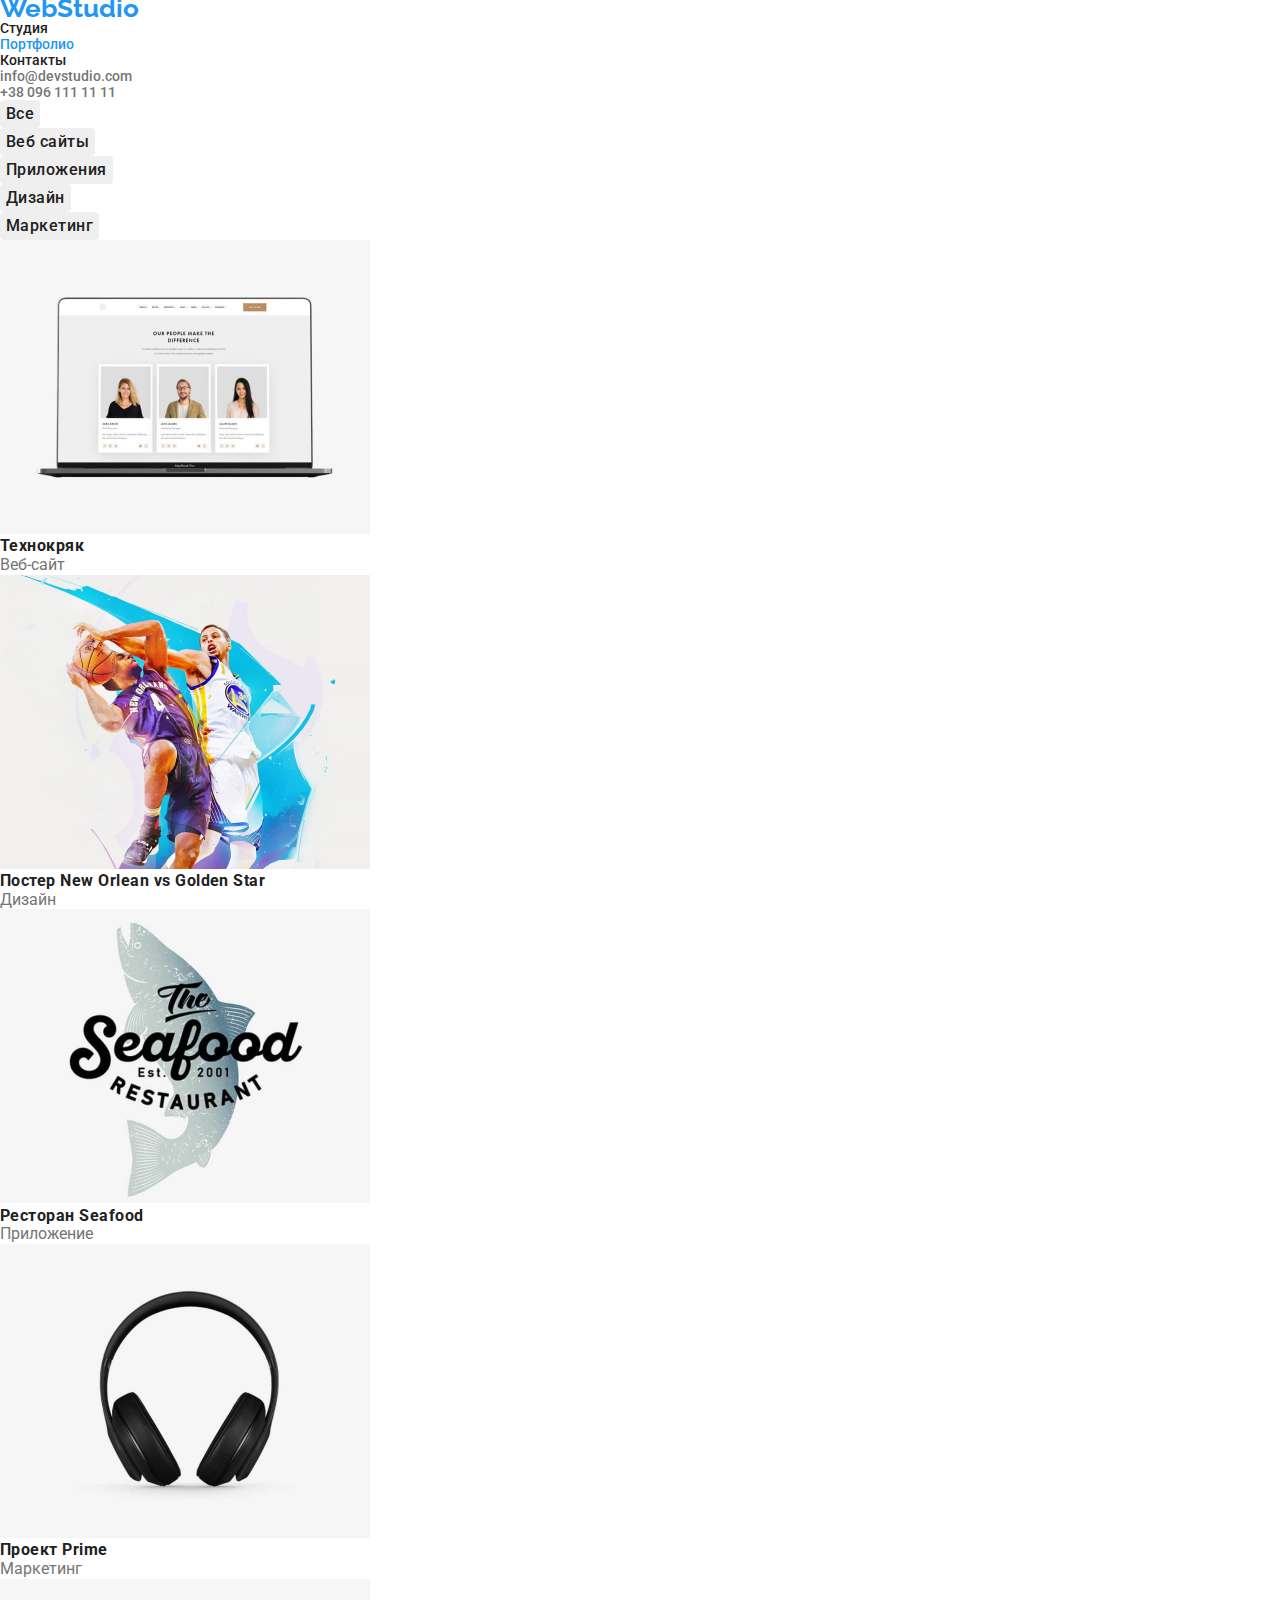
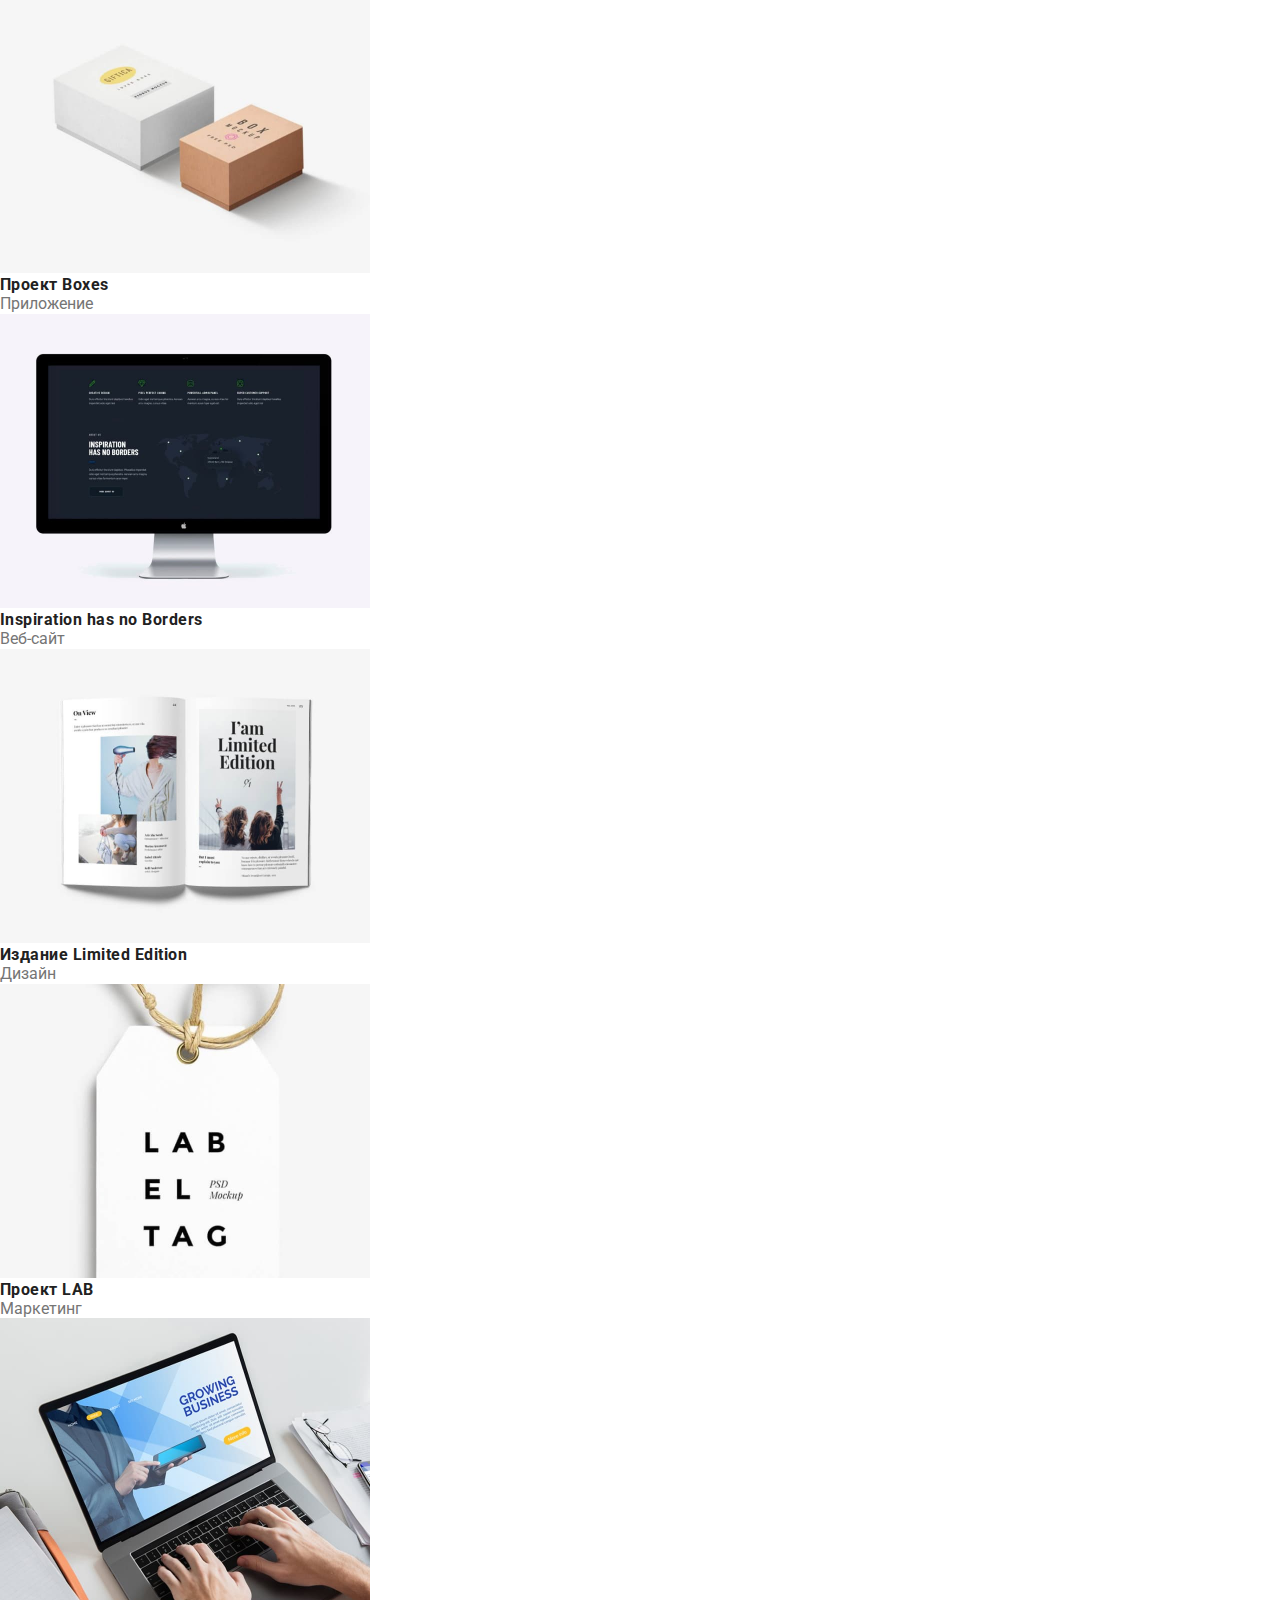
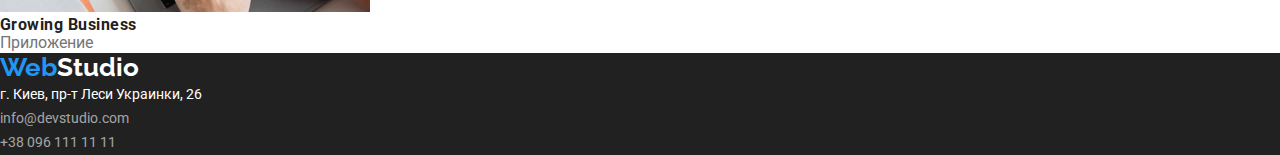
==== portfolio.html @ f25dc548 "beginning" ====
<!DOCTYPE html>
<html lang="ru">

<head>
    <meta charset="UTF-8">
    <meta http-equiv="X-UA-Compatible" content="IE=edge">
    <meta name="viewport" content="width=device-width, initial-scale=1.0">
    <title>Портфолио</title>
    <link rel="preconnect" href="https://fonts.googleapis.com">
    <link rel="preconnect" href="https://fonts.gstatic.com" crossorigin>
    <link
        href="https://fonts.googleapis.com/css2?family=Raleway:wght@700&family=Roboto:wght@400;500;700;900&display=swap"
        rel="stylesheet">
    <link rel="stylesheet" href="./css/normalize.css">
    <link rel="stylesheet" href="./css/styles.css">
</head>

<body class="body">
    <header>
        <nav class="nav">
            <a href="./index.html" class="logo link"><span class="accent">Web</span>Studio</a>
            <ul class="list">
                <li>
                    <a href="./index.html" class="link">Студия</a>
                </li>
                <li>
                    <a href="./portfolio.html" class="link curent">Портфолио</a>
                </li>
                <li>
                    <a href="" class="link">Контакты</a>
                </li>
            </ul>
        </nav>
        <ul class="list">
            <li>
                <a href="mailto:info@devstudio.com" class="header-address link">info@devstudio.com</a>
            </li>
            <li>
                <a href="tel:+380961111111" class="header-address link">+38 096 111 11 11</a>
            </li>
        </ul>
    </header>

    <main>
        <section>
            <h1 class="visually-hidden">Портфолио</h1>
            <ul class="list">
                <li><button type="button" class="portf-btn">Все</button></li>
                <li><button type="button" class="portf-btn">Веб сайты</button></li>
                <li><button type="button" class="portf-btn">Приложения</button></li>
                <li><button type="button" class="portf-btn">Дизайн</button></li>
                <li><button type="button" class="portf-btn">Маркетинг</button></li>
            </ul>
        </section>
        <section>
            <ul class="list">
                <li> <a href=""> <img src="./images/tekhnokr.jpg" alt="Веб-сайт" width="370" height="294">
                        <h3 class="portf-name">Технокряк</h3>
                        <p class="portf-descr">Веб-сайт</p>
                    </a> </li>
                <li> <a href=""> <img src="./images/poster.jpg" alt="Дизайн" width="370" height="294">
                        <h3 class="portf-name">Постер New Orlean vs Golden Star</h3>
                        <p class="portf-descr">Дизайн</p>
                    </a> </li>
                <li> <a href=""> <img src="./images/restaurant.jpg" alt="Приложение" width="370" height="294">
                        <h3 class="portf-name">Ресторан Seafood</h3>
                        <p class="portf-descr">Приложение</p>
                    </a> </li>
                <li> <a href=""> <img src="./images/prime.jpg" alt="Маркетинг" width="370" height="294">
                        <h3 class="portf-name">Проект Prime</h3>
                        <p class="portf-descr">Маркетинг</p>
                    </a> </li>
                <li> <a href=""> <img src="./images/boxes.jpg" alt="Приложение" width="370" height="294">
                        <h3 class="portf-name">Проект Boxes</h3>
                        <p class="portf-descr">Приложение</p>
                    </a> </li>
                <li> <a href=""> <img src="./images/inspiration.jpg" alt="Веб-сайт" width="370" height="294">
                        <h3 class="portf-name">Inspiration has no Borders</h3>
                        <p class="portf-descr">Веб-сайт</p>
                    </a> </li>
                <li> <a href=""> <img src="./images/edition.jpg" alt="Дизайн" width="370" height="294">
                        <h3 class="portf-name">Издание Limited Edition</h3>
                        <p class="portf-descr">Дизайн</p>
                    </a> </li>
                <li> <a href=""> <img src="./images/lab.jpg" alt="Маркетинг" width="370" height="294">
                        <h3 class="portf-name">Проект LAB</h3>
                        <p class="portf-descr">Маркетинг</p>
                    </a> </li>
                <li> <a href=""> <img src="./images/gbusiness.jpg" alt="Приложение" width="370" height="294">
                        <h3 class="portf-name">Growing Business</h3>
                        <p class="portf-descr">Приложение</p>
                    </a> </li>

            </ul>
        </section>
    </main>



    <footer class="footer">
        <a href="./index.html" class="logo footer-logo link"> <span class="accent">Web</span>Studio</a>
        <address>
            <ul class="list">
                <li>
                    <a href="https://www.google.com.ua/maps/place/бул.+Леси+Украинки,+26,+Киев,+02000/@50.4265807,30.5361971,17z/data=!3m1!4b1!4m5!3m4!1s0x40d4cf0e033ecbe9:0x57a4dffefec77da0!8m2!3d50.4265807!4d30.5383858?hl=ru"
                        class="footer-address link">
                        г. Киев, пр-т Леси Украинки, 26
                    </a>
                </li>
                <li>
                    <a href="mailto:info@devstudio.com" class="contakts link">info@devstudio.com</a>
                </li>
                <li>
                    <a href="tel:+380961111111" class="contakts link">+38 096 111 11 11</a>
                </li>
            </ul>
        </address>
    </footer>

</body>

</html>
---- css/styles.css ----
:root {
  --primary-background-color: #ffffff;
  --secondary-background-color: #f5f4fa;
  --hero-background-color: #2f303a;

  --title-color: #212121;
  --text-color: #757575;
  --accent-color: #2196f3;

  --main-font: "Roboto", sans-serif;
  --accent-font: "Raleway", sans-serif;
  --hero-size: 44px;
  --title-size: 36px;
  --note-size: 16px;
  --text-size: 14px;
  --hero-weight: 900;
  --head-weight: 700;
  --main-weight: 400;
}

* {
  box-sizing: border-box;
}

*,
*::after,
*::before {
  box-sizing: inherit;
}

h1,
h2,
h3,
ul,
p {
  margin: 0;
}

.list {
  margin-top: 0;
  padding-left: 0;
  list-style: none;
}

.link:hover,
.link:focus {
  color: var(--accent-color);
}

.body {
  font-family: var(--main-font);
  font-style: normal;
  font-weight: var(--main-weight);
  font-size: var(--text-size);
  color: var(--text-color);
  background-color: var(--primary-background-color);
}

a {
  text-decoration: none;
  color: var(--title-color);
}
.list {
  list-style: none;
  font-style: normal;
}

.curent {
  color: var(--accent-color);
}

button {
  cursor: pointer;
  border: none;
  border-radius: 4px;
}

button:hover,
button:focus {
  background-color: var(--accent-color);
}

/* Header */

.logo {
  font-family: var(--accent-font);
  font-weight: var(--head-weight);
  font-size: 26px;
}

.accent {
  color: var(--accent-color);
}
/* кнопки навигации */
.nav {
  font-weight: 500;
  font-size: var(--text-size);
  line-height: 16px;
}
/* адрес в header  */
.header-address {
  font-weight: 500;
  font-size: var(--text-size);
  line-height: 16px;
  color: var(--text-color);
}
/* скрытый заголовок преймущества */
.visually-hidden {
  position: absolute;
  white-space: nowrap;
  width: 1px;
  height: 1px;
  overflow: hidden;
  border: 0;
  padding: 0;
  clip: rect(0 0 0 0);
  clip-path: inset(50%);
  margin: -1px;
}

/* hero */
.hero {
  background-color: var(--hero-background-color);
}
/* заголовок героя */
.hero-title {
  margin: 0 auto;
  font-weight: var(--hero-weight);
  font-size: var(--hero-size);
  line-height: 1.36;
  color: var(--primary-background-color);
  text-align: center;
}
/* кнопка героя */
.hero-button {
  margin: 0 auto;
  min-width: 200px;
  background-color: var(--accent-color);
  font-weight: var(--head-weight);
  font-size: var(--note-size);
  color: var(--primary-background-color);
  line-height: 1.88;
  display: block;
  align-items: center;
  text-align: center;
}

/* Преймущества  */
.advant-title {
  margin: 0;
  font-weight: var(--head-weight);
  font-size: var(--text-size);
  line-height: 1.14;
  text-transform: uppercase;
  color: var(--title-color);
}
/* текст преймущества */
.advant-text {
  margin: 0;
  line-height: 1.71;
}
/* названия секций */
.title {
  margin: 0;
  font-weight: var(--head-weight);
  font-size: var(--title-size);
  line-height: 1.17;
  /* text-align: center; */
  color: var(--title-color);
}

.team-section {
  background-color: var(--secondary-background-color);
}
/* имя фамилия */
.team-name {
  margin: 0;
  font-weight: 500;
  font-size: var(--note-size);
  line-height: 1.18;
  /* text-align: center; */
  color: var(--title-color);
}

/* должности */
.team-descr {
  margin: 0;
  font-size: var(--note-size);
  line-height: 1.18;
  /* text-align: center; */
  color: var(--text-color);
}

.footer {
  background-color: var(--title-color);
}

.footer-logo {
  color: var(--primary-background-color);
}

.footer-address {
  line-height: 1.71;
  color: var(--primary-background-color);
}

.contakts {
  line-height: 1.71;
  color: rgba(255, 255, 255, 0.6);
}

/* ПОРТФОЛИО */
.portf-btn {
  font-weight: 500;
  font-size: var(--note-size);
  line-height: 1.62;
  text-align: center;
  letter-spacing: 0.03em;
  color: var(--title-color);
}

.portf-name {
  margin: 0;
  font-weight: var(--head-weight);
  font-size: var(--note-size);
  line-height: 1.18;
  /* text-align: center; */
  letter-spacing: 0.03em;
  color: var(--title-color);
}

.portf-descr {
  margin: 0;
  font-size: var(--note-size);
  line-height: 1.18;
  /* text-align: center; */
  color: var(--text-color);
}
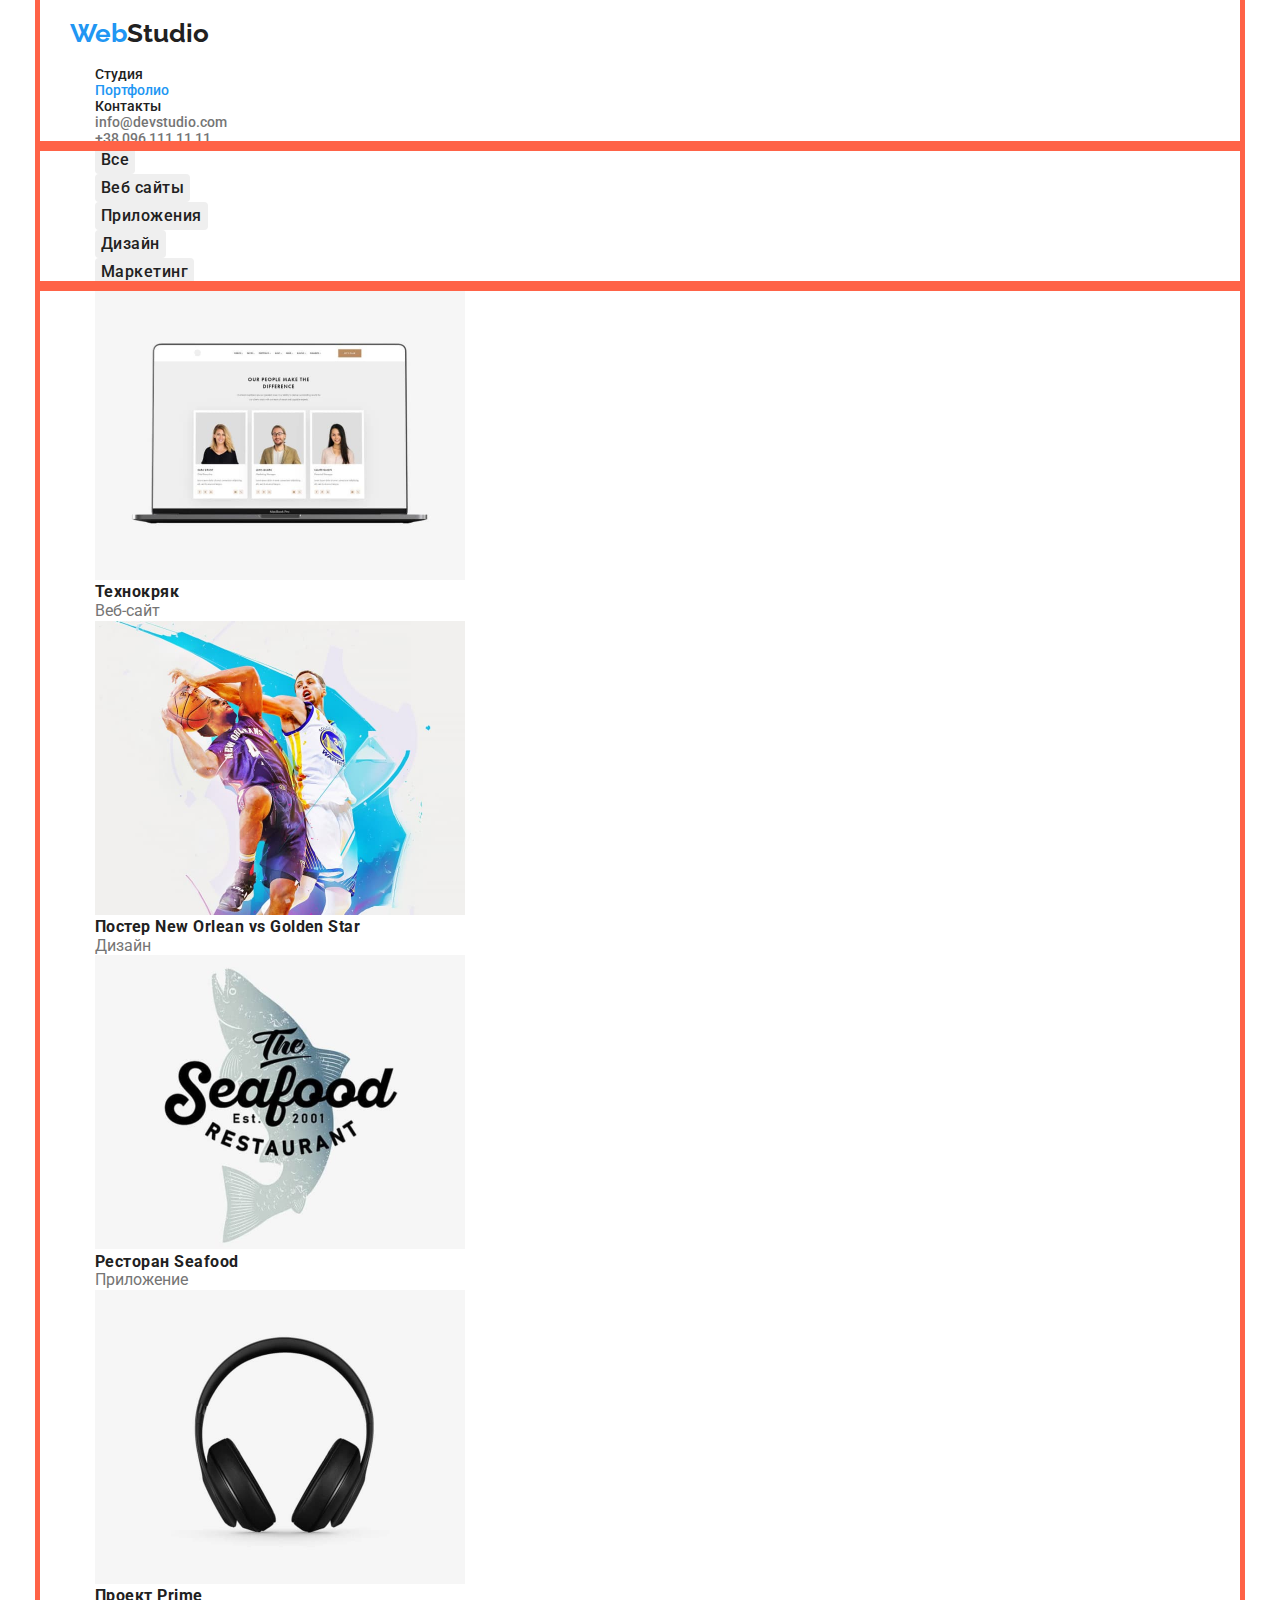
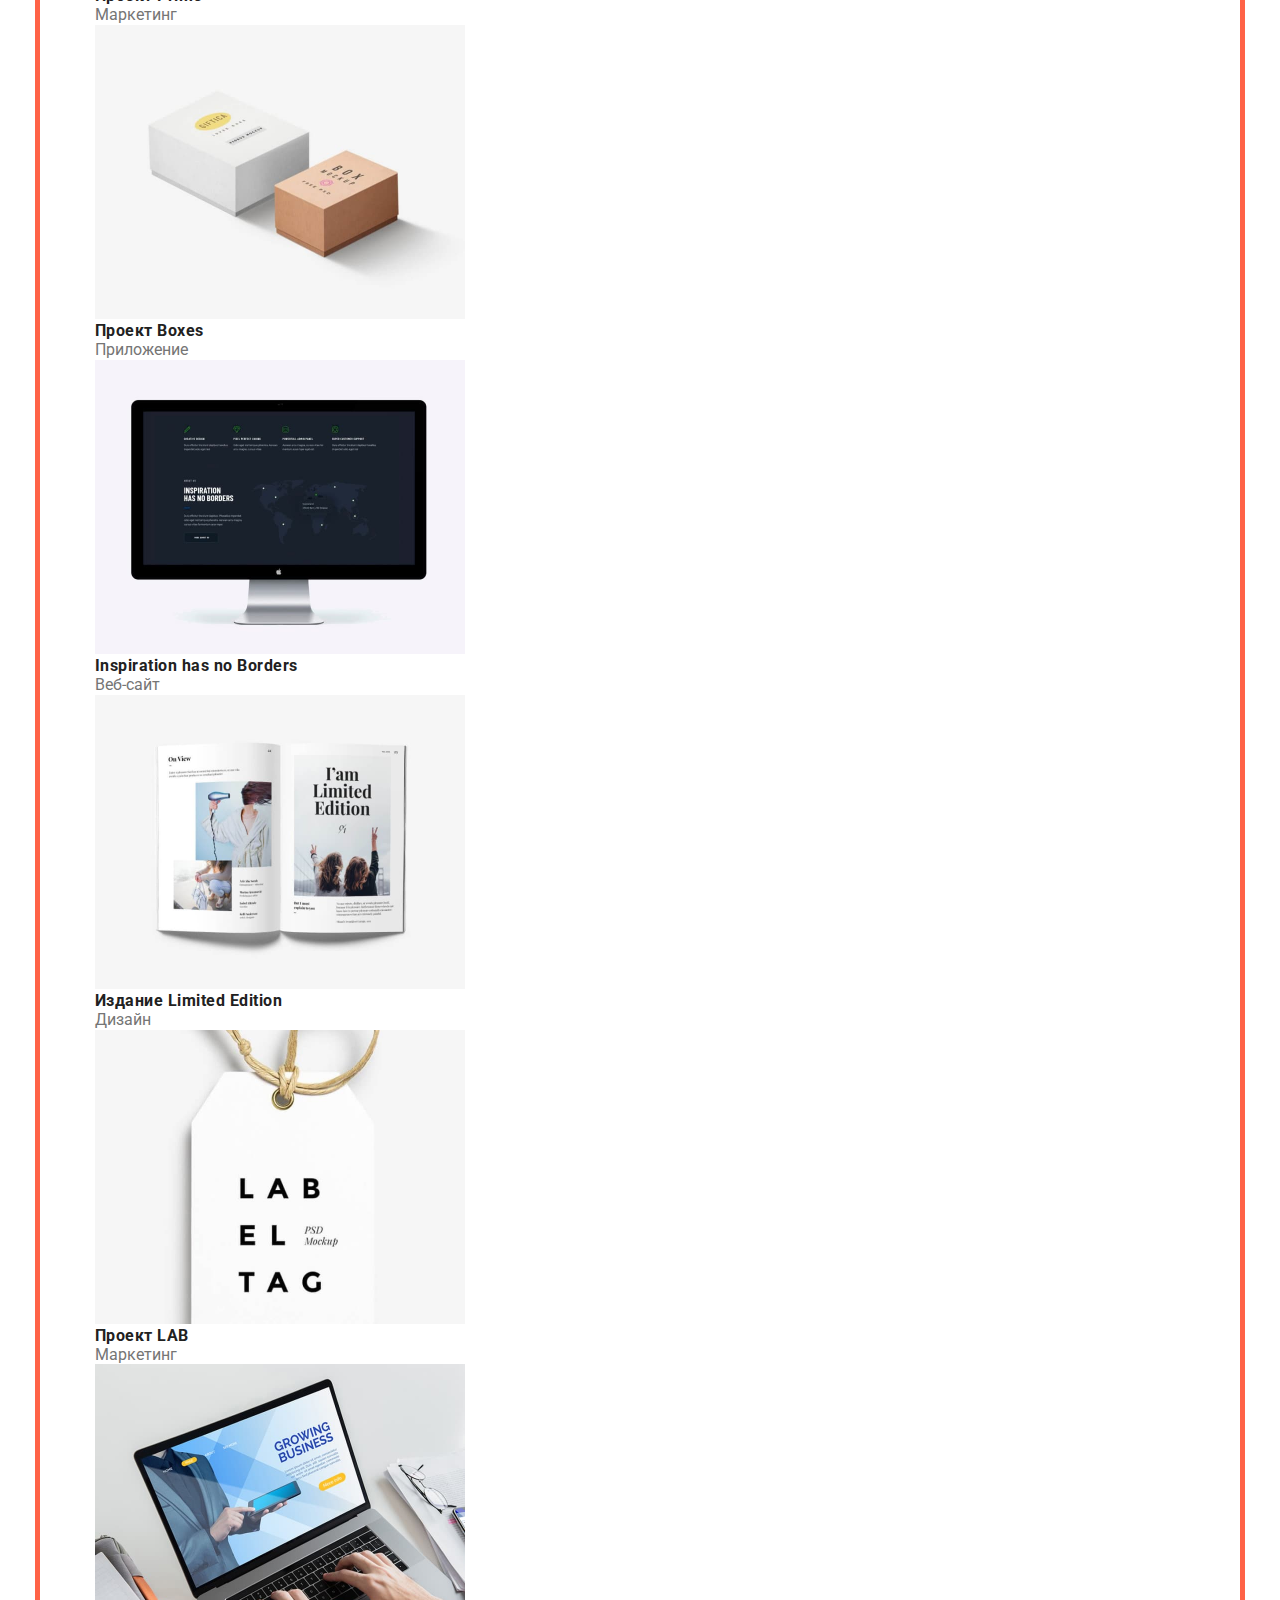
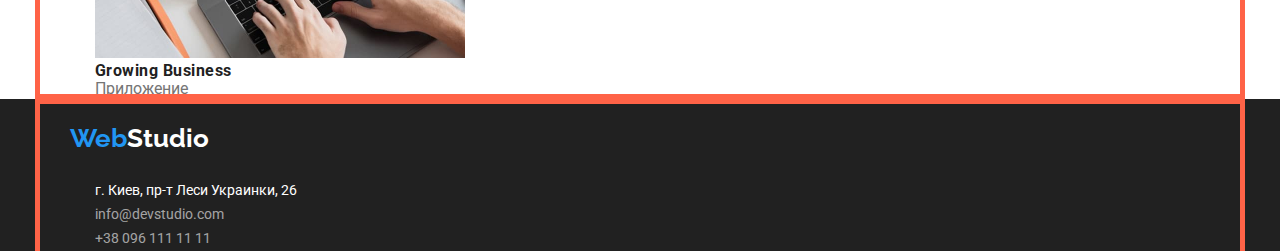
==== commit c0fe7f06: "add div" ====
--- a/portfolio.html
+++ b/portfolio.html
@@ -16,105 +16,111 @@
 </head>
 
 <body class="body">
-    <header>
-        <nav class="nav">
-            <a href="./index.html" class="logo link"><span class="accent">Web</span>Studio</a>
+    <header class="header">
+        <div class="container">
+            <nav class="nav">
+                <a href="./index.html" class="logo link"><span class="accent">Web</span>Studio</a>
+                <ul class="list">
+                    <li>
+                        <a href="./index.html" class="link">Студия</a>
+                    </li>
+                    <li>
+                        <a href="./portfolio.html" class="link curent">Портфолио</a>
+                    </li>
+                    <li>
+                        <a href="" class="link">Контакты</a>
+                    </li>
+                </ul>
+            </nav>
             <ul class="list">
                 <li>
-                    <a href="./index.html" class="link">Студия</a>
+                    <a href="mailto:info@devstudio.com" class="header-address link">info@devstudio.com</a>
                 </li>
                 <li>
-                    <a href="./portfolio.html" class="link curent">Портфолио</a>
-                </li>
-                <li>
-                    <a href="" class="link">Контакты</a>
+                    <a href="tel:+380961111111" class="header-address link">+38 096 111 11 11</a>
                 </li>
             </ul>
-        </nav>
-        <ul class="list">
-            <li>
-                <a href="mailto:info@devstudio.com" class="header-address link">info@devstudio.com</a>
-            </li>
-            <li>
-                <a href="tel:+380961111111" class="header-address link">+38 096 111 11 11</a>
-            </li>
-        </ul>
+        </div>
     </header>
 
     <main>
         <section>
-            <h1 class="visually-hidden">Портфолио</h1>
-            <ul class="list">
-                <li><button type="button" class="portf-btn">Все</button></li>
-                <li><button type="button" class="portf-btn">Веб сайты</button></li>
-                <li><button type="button" class="portf-btn">Приложения</button></li>
-                <li><button type="button" class="portf-btn">Дизайн</button></li>
-                <li><button type="button" class="portf-btn">Маркетинг</button></li>
-            </ul>
+            <div class="container">
+                <h1 class="visually-hidden">Портфолио</h1>
+                <ul class="list">
+                    <li><button type="button" class="portf-btn">Все</button></li>
+                    <li><button type="button" class="portf-btn">Веб сайты</button></li>
+                    <li><button type="button" class="portf-btn">Приложения</button></li>
+                    <li><button type="button" class="portf-btn">Дизайн</button></li>
+                    <li><button type="button" class="portf-btn">Маркетинг</button></li>
+                </ul>
+            </div>
         </section>
         <section>
-            <ul class="list">
-                <li> <a href=""> <img src="./images/tekhnokr.jpg" alt="Веб-сайт" width="370" height="294">
-                        <h3 class="portf-name">Технокряк</h3>
-                        <p class="portf-descr">Веб-сайт</p>
-                    </a> </li>
-                <li> <a href=""> <img src="./images/poster.jpg" alt="Дизайн" width="370" height="294">
-                        <h3 class="portf-name">Постер New Orlean vs Golden Star</h3>
-                        <p class="portf-descr">Дизайн</p>
-                    </a> </li>
-                <li> <a href=""> <img src="./images/restaurant.jpg" alt="Приложение" width="370" height="294">
-                        <h3 class="portf-name">Ресторан Seafood</h3>
-                        <p class="portf-descr">Приложение</p>
-                    </a> </li>
-                <li> <a href=""> <img src="./images/prime.jpg" alt="Маркетинг" width="370" height="294">
-                        <h3 class="portf-name">Проект Prime</h3>
-                        <p class="portf-descr">Маркетинг</p>
-                    </a> </li>
-                <li> <a href=""> <img src="./images/boxes.jpg" alt="Приложение" width="370" height="294">
-                        <h3 class="portf-name">Проект Boxes</h3>
-                        <p class="portf-descr">Приложение</p>
-                    </a> </li>
-                <li> <a href=""> <img src="./images/inspiration.jpg" alt="Веб-сайт" width="370" height="294">
-                        <h3 class="portf-name">Inspiration has no Borders</h3>
-                        <p class="portf-descr">Веб-сайт</p>
-                    </a> </li>
-                <li> <a href=""> <img src="./images/edition.jpg" alt="Дизайн" width="370" height="294">
-                        <h3 class="portf-name">Издание Limited Edition</h3>
-                        <p class="portf-descr">Дизайн</p>
-                    </a> </li>
-                <li> <a href=""> <img src="./images/lab.jpg" alt="Маркетинг" width="370" height="294">
-                        <h3 class="portf-name">Проект LAB</h3>
-                        <p class="portf-descr">Маркетинг</p>
-                    </a> </li>
-                <li> <a href=""> <img src="./images/gbusiness.jpg" alt="Приложение" width="370" height="294">
-                        <h3 class="portf-name">Growing Business</h3>
-                        <p class="portf-descr">Приложение</p>
-                    </a> </li>
+            <div class="container">
+                <ul class="list">
+                    <li> <a href=""> <img src="./images/tekhnokr.jpg" alt="Веб-сайт" width="370" height="294">
+                            <h3 class="portf-name">Технокряк</h3>
+                            <p class="portf-descr">Веб-сайт</p>
+                        </a> </li>
+                    <li> <a href=""> <img src="./images/poster.jpg" alt="Дизайн" width="370" height="294">
+                            <h3 class="portf-name">Постер New Orlean vs Golden Star</h3>
+                            <p class="portf-descr">Дизайн</p>
+                        </a> </li>
+                    <li> <a href=""> <img src="./images/restaurant.jpg" alt="Приложение" width="370" height="294">
+                            <h3 class="portf-name">Ресторан Seafood</h3>
+                            <p class="portf-descr">Приложение</p>
+                        </a> </li>
+                    <li> <a href=""> <img src="./images/prime.jpg" alt="Маркетинг" width="370" height="294">
+                            <h3 class="portf-name">Проект Prime</h3>
+                            <p class="portf-descr">Маркетинг</p>
+                        </a> </li>
+                    <li> <a href=""> <img src="./images/boxes.jpg" alt="Приложение" width="370" height="294">
+                            <h3 class="portf-name">Проект Boxes</h3>
+                            <p class="portf-descr">Приложение</p>
+                        </a> </li>
+                    <li> <a href=""> <img src="./images/inspiration.jpg" alt="Веб-сайт" width="370" height="294">
+                            <h3 class="portf-name">Inspiration has no Borders</h3>
+                            <p class="portf-descr">Веб-сайт</p>
+                        </a> </li>
+                    <li> <a href=""> <img src="./images/edition.jpg" alt="Дизайн" width="370" height="294">
+                            <h3 class="portf-name">Издание Limited Edition</h3>
+                            <p class="portf-descr">Дизайн</p>
+                        </a> </li>
+                    <li> <a href=""> <img src="./images/lab.jpg" alt="Маркетинг" width="370" height="294">
+                            <h3 class="portf-name">Проект LAB</h3>
+                            <p class="portf-descr">Маркетинг</p>
+                        </a> </li>
+                    <li> <a href=""> <img src="./images/gbusiness.jpg" alt="Приложение" width="370" height="294">
+                            <h3 class="portf-name">Growing Business</h3>
+                            <p class="portf-descr">Приложение</p>
+                        </a> </li>
 
-            </ul>
+                </ul>
+            </div>
         </section>
     </main>
 
-
-
     <footer class="footer">
-        <a href="./index.html" class="logo footer-logo link"> <span class="accent">Web</span>Studio</a>
-        <address>
-            <ul class="list">
-                <li>
-                    <a href="https://www.google.com.ua/maps/place/бул.+Леси+Украинки,+26,+Киев,+02000/@50.4265807,30.5361971,17z/data=!3m1!4b1!4m5!3m4!1s0x40d4cf0e033ecbe9:0x57a4dffefec77da0!8m2!3d50.4265807!4d30.5383858?hl=ru"
-                        class="footer-address link">
-                        г. Киев, пр-т Леси Украинки, 26
-                    </a>
-                </li>
-                <li>
-                    <a href="mailto:info@devstudio.com" class="contakts link">info@devstudio.com</a>
-                </li>
-                <li>
-                    <a href="tel:+380961111111" class="contakts link">+38 096 111 11 11</a>
-                </li>
-            </ul>
-        </address>
+        <div class="container">
+            <a href="./index.html" class="logo footer-logo link"> <span class="accent">Web</span>Studio</a>
+            <address>
+                <ul class="list">
+                    <li>
+                        <a href="https://www.google.com.ua/maps/place/бул.+Леси+Украинки,+26,+Киев,+02000/@50.4265807,30.5361971,17z/data=!3m1!4b1!4m5!3m4!1s0x40d4cf0e033ecbe9:0x57a4dffefec77da0!8m2!3d50.4265807!4d30.5383858?hl=ru"
+                            class="footer-address link">
+                            г. Киев, пр-т Леси Украинки, 26
+                        </a>
+                    </li>
+                    <li>
+                        <a href="mailto:info@devstudio.com" class="contakts link">info@devstudio.com</a>
+                    </li>
+                    <li>
+                        <a href="tel:+380961111111" class="contakts link">+38 096 111 11 11</a>
+                    </li>
+                </ul>
+            </address>
+        </div>
     </footer>
 
 </body>
--- a/css/styles.css
+++ b/css/styles.css
@@ -18,7 +18,7 @@
   --main-weight: 400;
 }
 
-* {
+html {
   box-sizing: border-box;
 }
 
@@ -36,37 +36,26 @@
   margin: 0;
 }
 
-.list {
+a {
+  text-decoration: none;
+  color: var(--title-color);
+  display: inline-block;
+}
+
+.curent {
+  color: var(--accent-color);
+}
+
+.link:hover,
+.link:focus {
+  color: var(--accent-color);
+}
+
+li {
   margin-top: 0;
   padding-left: 0;
   list-style: none;
-}
-
-.link:hover,
-.link:focus {
-  color: var(--accent-color);
-}
-
-.body {
-  font-family: var(--main-font);
   font-style: normal;
-  font-weight: var(--main-weight);
-  font-size: var(--text-size);
-  color: var(--text-color);
-  background-color: var(--primary-background-color);
-}
-
-a {
-  text-decoration: none;
-  color: var(--title-color);
-}
-.list {
-  list-style: none;
-  font-style: normal;
-}
-
-.curent {
-  color: var(--accent-color);
 }
 
 button {
@@ -80,9 +69,31 @@
   background-color: var(--accent-color);
 }
 
+.container {
+  width: 1200px;
+  margin: 0 auto;
+  padding: 0 15px;
+  outline: 5px solid tomato;
+}
+
+.body {
+  margin: 0;
+  font-family: var(--main-font);
+  font-style: normal;
+  font-weight: var(--main-weight);
+  font-size: var(--text-size);
+  color: var(--text-color);
+  background-color: var(--primary-background-color);
+}
+
 /* Header */
 
+.page-header {
+  background-color: aquamarine;
+}
+
 .logo {
+  margin: 25px 93px 25px 15px;
   font-family: var(--accent-font);
   font-weight: var(--head-weight);
   font-size: 26px;
@@ -104,6 +115,39 @@
   line-height: 16px;
   color: var(--text-color);
 }
+
+/* hero */
+.hero {
+  background-color: var(--hero-background-color);
+  padding-top: 200px;
+  padding-bottom: 200px;
+}
+/* заголовок героя */
+.hero-title {
+  margin: 0 auto 30px;
+  text-transform: uppercase;
+  font-weight: var(--hero-weight);
+  font-size: var(--hero-size);
+  line-height: 1.36;
+  color: var(--primary-background-color);
+  text-align: center;
+}
+/* кнопка героя */
+.hero-button {
+  margin: 0 auto;
+  padding: 10px 32px;
+  min-width: 200px;
+  background-color: var(--accent-color);
+  font-weight: var(--head-weight);
+  font-size: var(--note-size);
+  color: var(--primary-background-color);
+  line-height: 1.88;
+  display: block;
+  align-items: center;
+  text-align: center;
+}
+
+/* Преймущества  */
 /* скрытый заголовок преймущества */
 .visually-hidden {
   position: absolute;
@@ -117,43 +161,17 @@
   clip-path: inset(50%);
   margin: -1px;
 }
-
-/* hero */
-.hero {
-  background-color: var(--hero-background-color);
-}
-/* заголовок героя */
-.hero-title {
-  margin: 0 auto;
-  font-weight: var(--hero-weight);
-  font-size: var(--hero-size);
-  line-height: 1.36;
-  color: var(--primary-background-color);
-  text-align: center;
-}
-/* кнопка героя */
-.hero-button {
-  margin: 0 auto;
-  min-width: 200px;
-  background-color: var(--accent-color);
-  font-weight: var(--head-weight);
-  font-size: var(--note-size);
-  color: var(--primary-background-color);
-  line-height: 1.88;
-  display: block;
-  align-items: center;
-  text-align: center;
-}
-
-/* Преймущества  */
+.advant {
+}
 .advant-title {
-  margin: 0;
+  margin: 0 auto 10px;
   font-weight: var(--head-weight);
   font-size: var(--text-size);
   line-height: 1.14;
   text-transform: uppercase;
   color: var(--title-color);
 }
+
 /* текст преймущества */
 .advant-text {
   margin: 0;
@@ -161,12 +179,12 @@
 }
 /* названия секций */
 .title {
-  margin: 0;
+  margin-bottom: 50px;
   font-weight: var(--head-weight);
   font-size: var(--title-size);
   line-height: 1.17;
-  /* text-align: center; */
-  color: var(--title-color);
+  color: var(--title-color);
+  text-align: center;
 }
 
 .team-section {
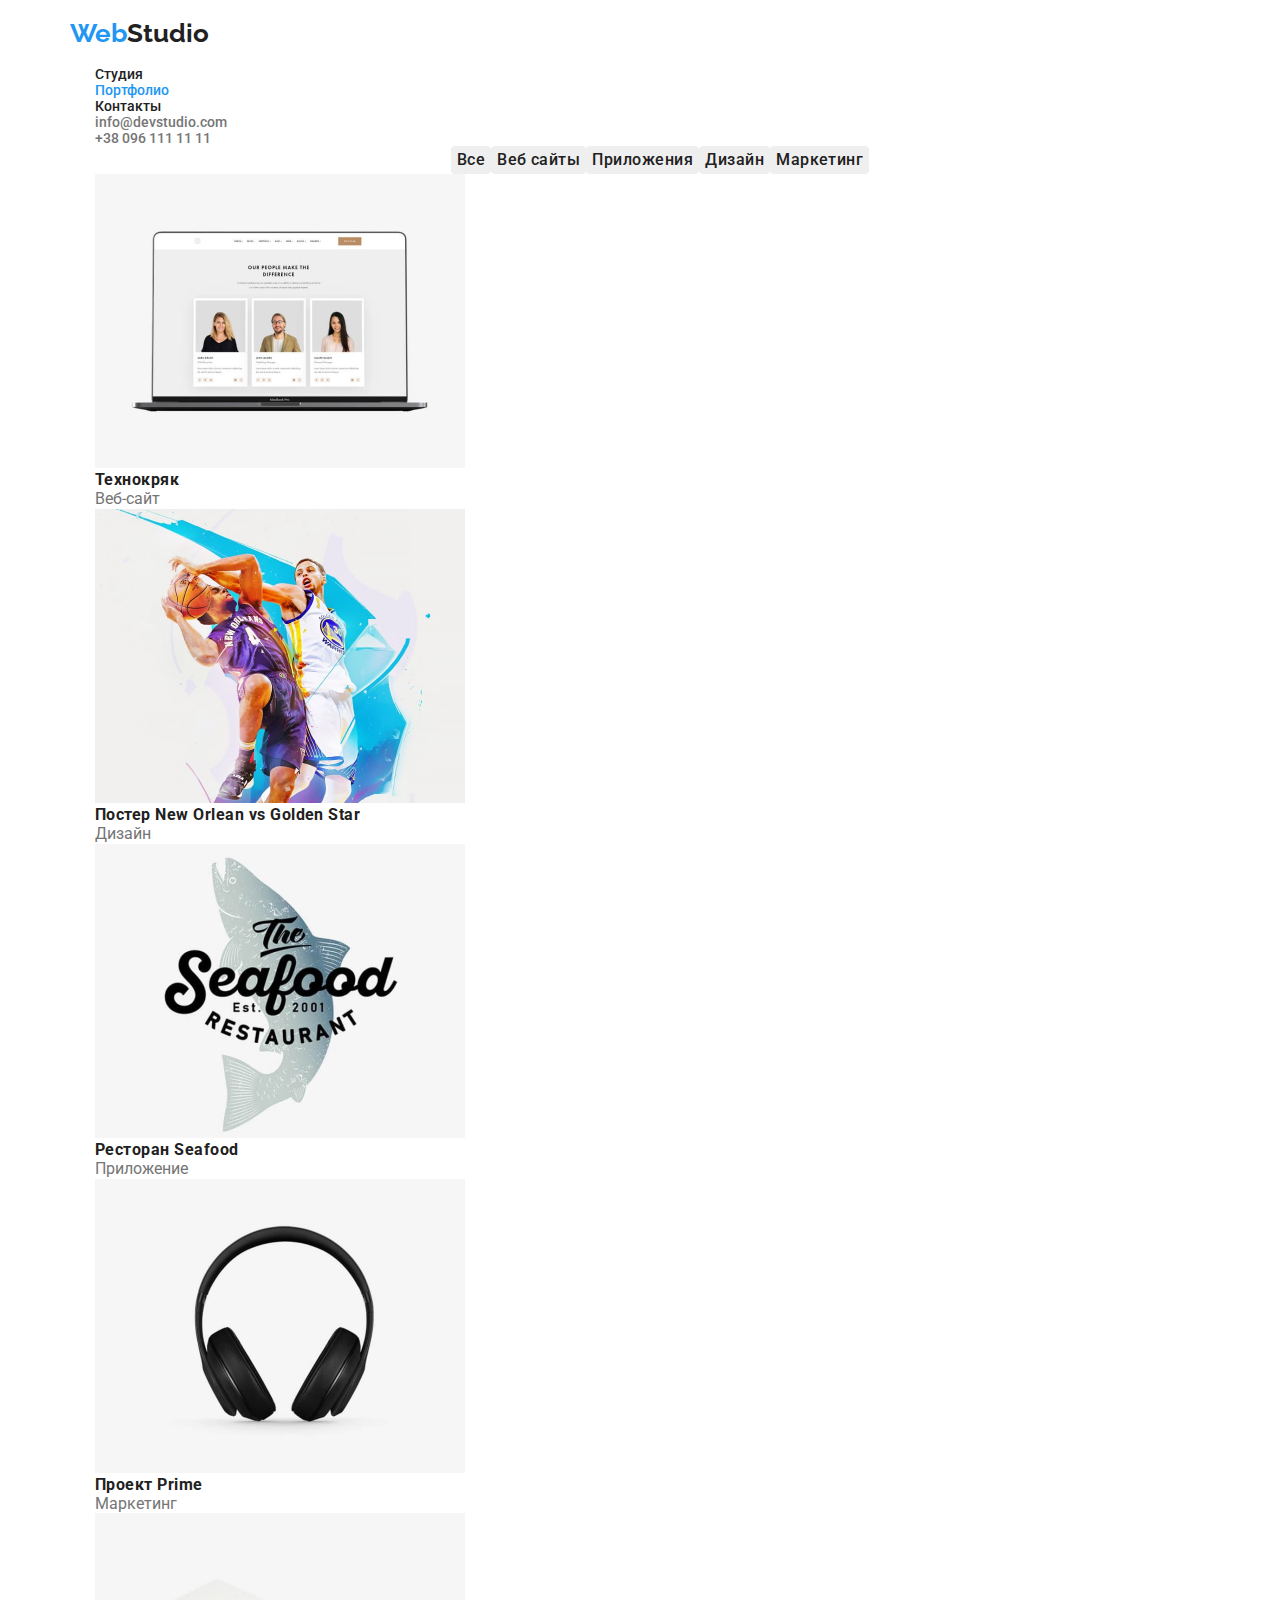
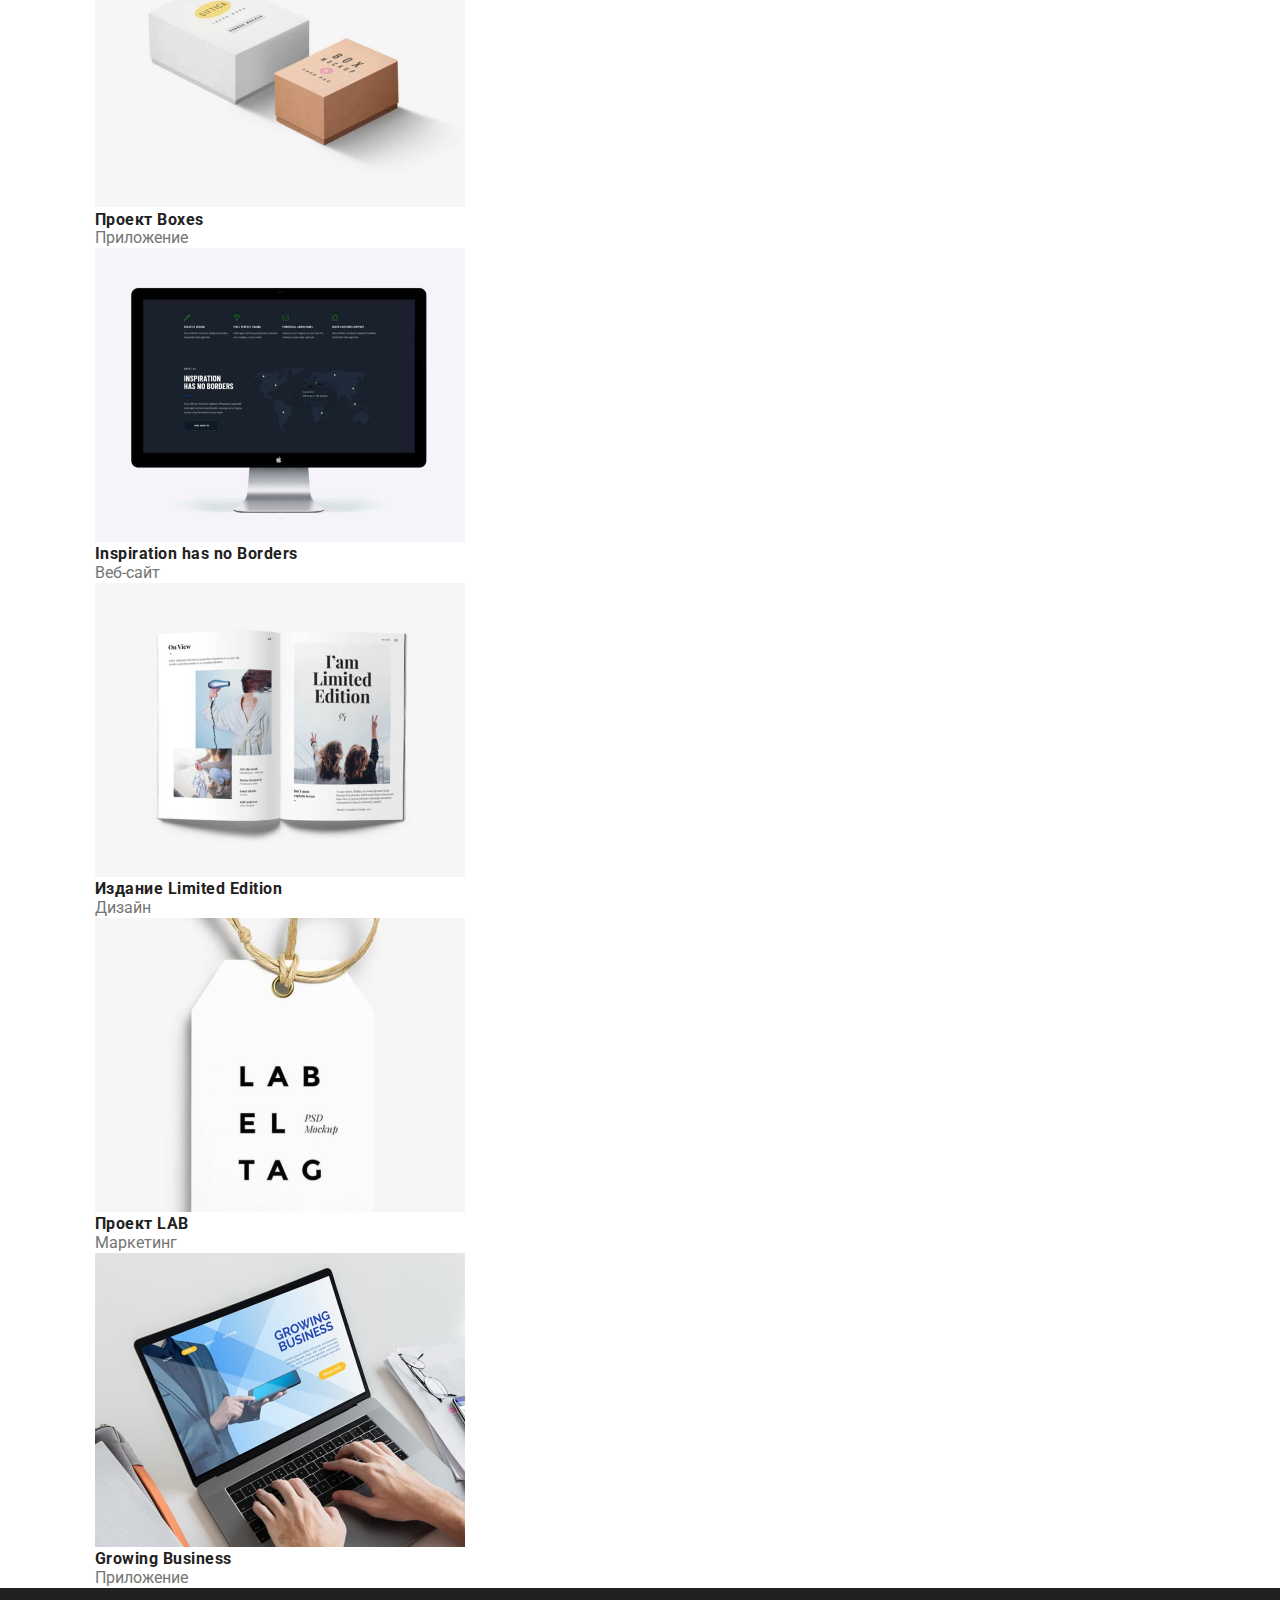
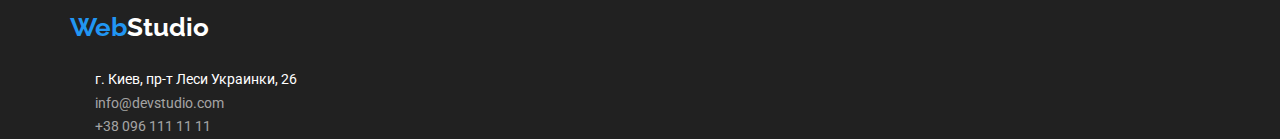
==== commit 18a57981: "renew" ====
--- a/portfolio.html
+++ b/portfolio.html
@@ -47,7 +47,7 @@
         <section>
             <div class="container">
                 <h1 class="visually-hidden">Портфолио</h1>
-                <ul class="list">
+                <ul class="list portf-list">
                     <li><button type="button" class="portf-btn">Все</button></li>
                     <li><button type="button" class="portf-btn">Веб сайты</button></li>
                     <li><button type="button" class="portf-btn">Приложения</button></li>
@@ -58,7 +58,7 @@
         </section>
         <section>
             <div class="container">
-                <ul class="list">
+                <ul class="list portf -items">
                     <li> <a href=""> <img src="./images/tekhnokr.jpg" alt="Веб-сайт" width="370" height="294">
                             <h3 class="portf-name">Технокряк</h3>
                             <p class="portf-descr">Веб-сайт</p>
--- a/css/styles.css
+++ b/css/styles.css
@@ -73,7 +73,7 @@
   width: 1200px;
   margin: 0 auto;
   padding: 0 15px;
-  outline: 5px solid tomato;
+  /* outline: 5px solid tomato; */
 }
 
 .body {
@@ -88,10 +88,6 @@
 
 /* Header */
 
-.page-header {
-  background-color: aquamarine;
-}
-
 .logo {
   margin: 25px 93px 25px 15px;
   font-family: var(--accent-font);
@@ -107,6 +103,16 @@
   font-weight: 500;
   font-size: var(--text-size);
   line-height: 16px;
+  /* display: flex; */
+}
+
+/* .header-cont {
+  display: flex;
+  align-items: center;
+} */
+
+.nav-list {
+  /* display: flex; */
 }
 /* адрес в header  */
 .header-address {
@@ -148,7 +154,7 @@
 }
 
 /* Преймущества  */
-/* скрытый заголовок преймущества */
+/* скрытый заголовок  */
 .visually-hidden {
   position: absolute;
   white-space: nowrap;
@@ -161,7 +167,8 @@
   clip-path: inset(50%);
   margin: -1px;
 }
-.advant {
+.advant-list {
+  display: flex;
 }
 .advant-title {
   margin: 0 auto 10px;
@@ -187,6 +194,16 @@
   text-align: center;
 }
 
+.branches-list {
+  display: flex;
+}
+
+/* Наша команда */
+
+.team-list {
+  display: flex;
+}
+
 .team-section {
   background-color: var(--secondary-background-color);
 }
@@ -237,6 +254,16 @@
   color: var(--title-color);
 }
 
+.portf-list {
+  display: flex;
+  justify-content: center;
+}
+
+.portf-items {
+  /* display: flex; */
+  align-content: stretch;
+}
+
 .portf-name {
   margin: 0;
   font-weight: var(--head-weight);
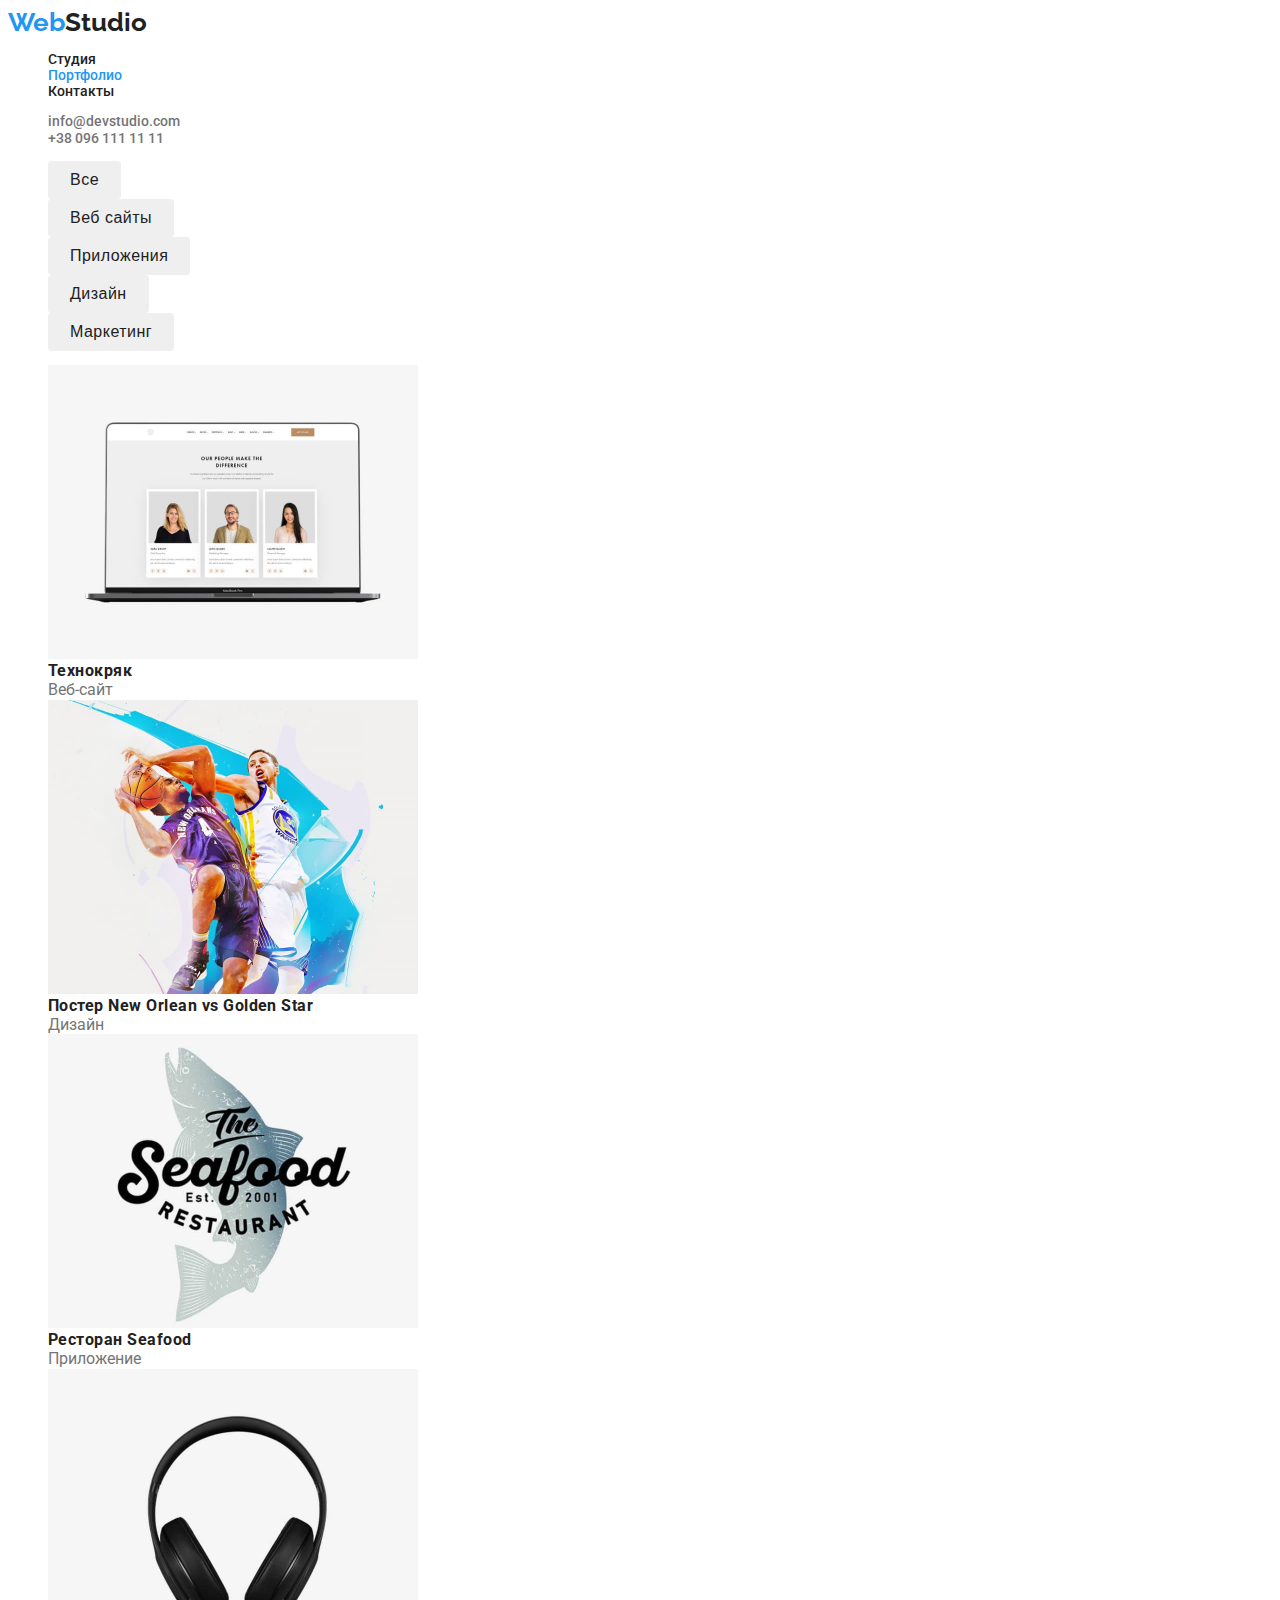
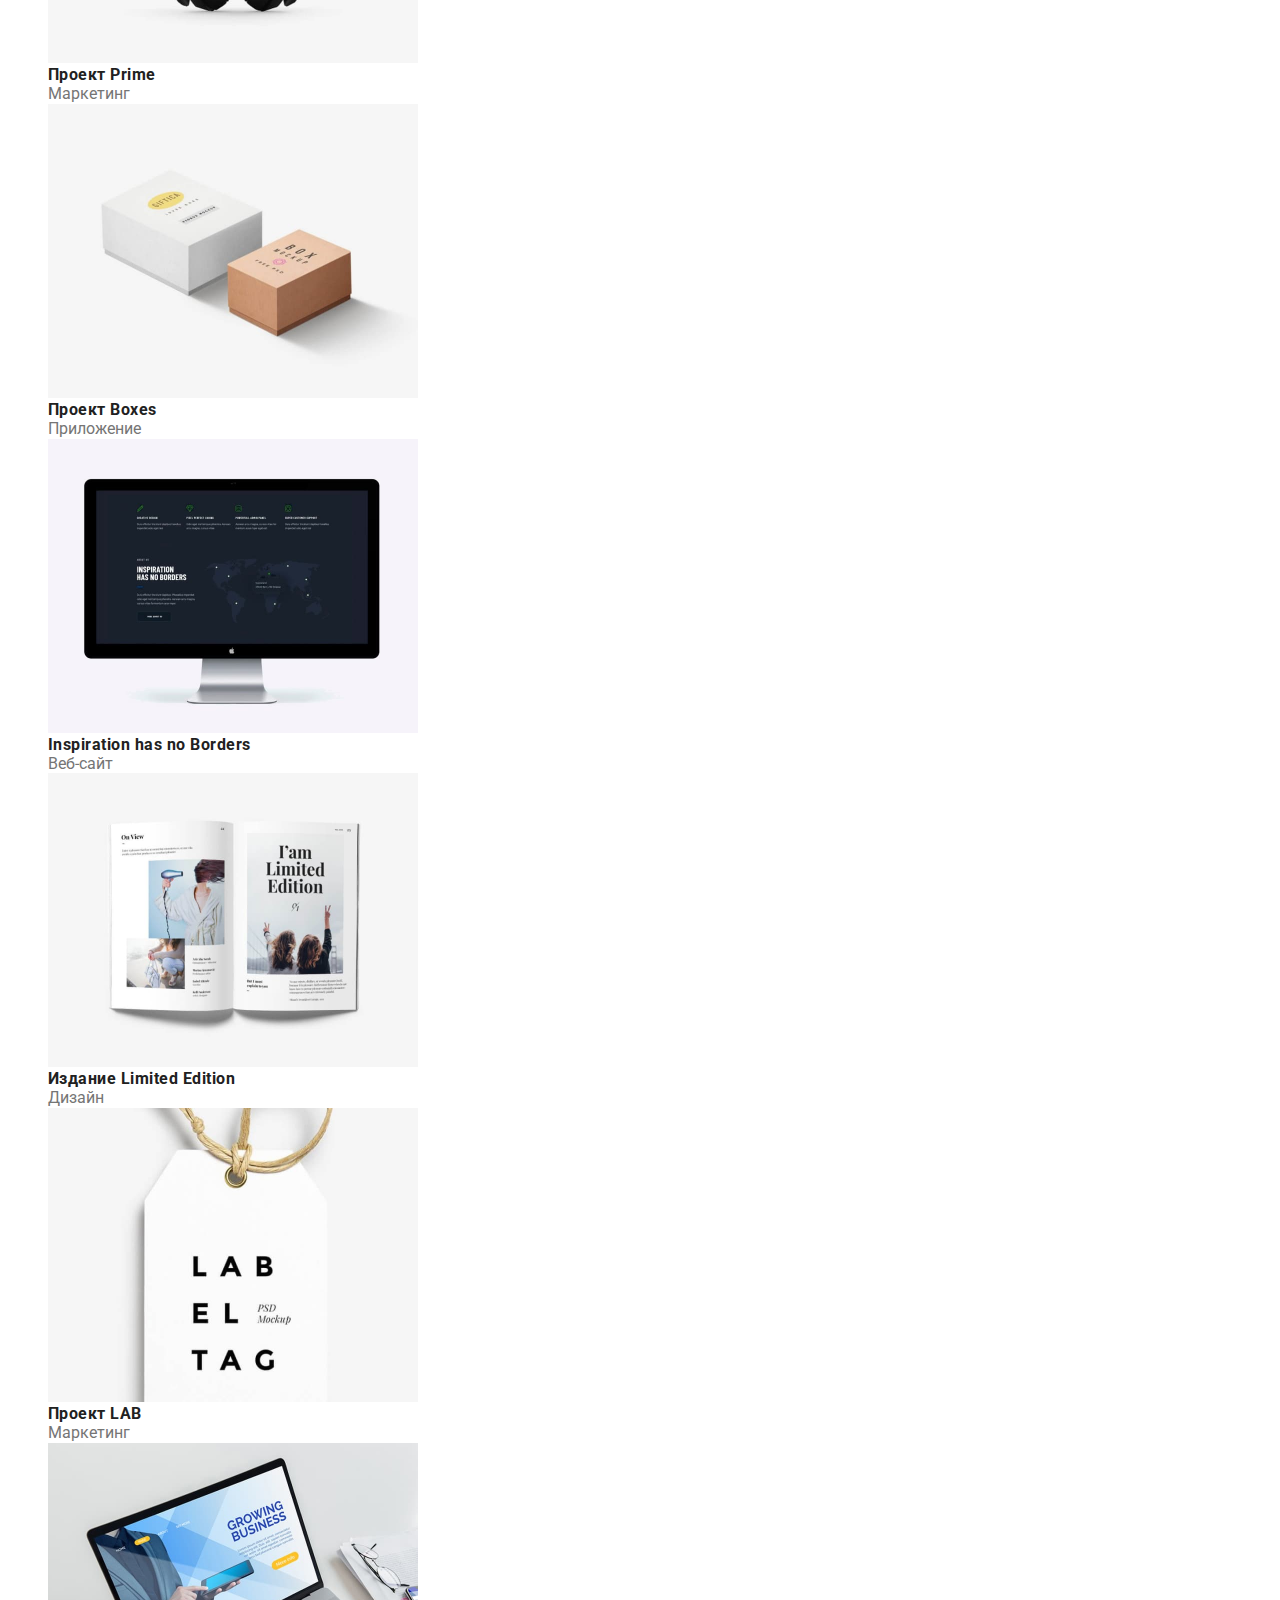
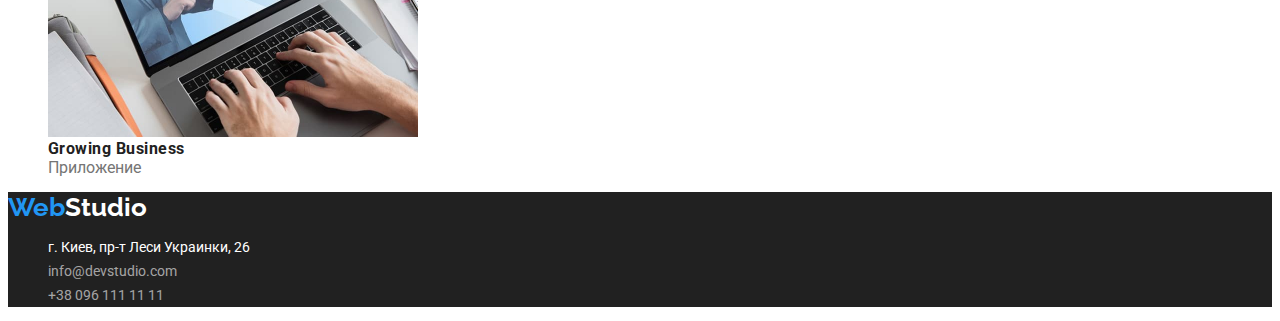
==== commit 4a507fb2: "base version" ====
--- a/portfolio.html
+++ b/portfolio.html
@@ -8,119 +8,113 @@
     <title>Портфолио</title>
     <link rel="preconnect" href="https://fonts.googleapis.com">
     <link rel="preconnect" href="https://fonts.gstatic.com" crossorigin>
+    <link rel="stylesheet" href="https://cdnjs.cloudflare.com/ajax/libs/modern-normalize/1.1.0/modern-normalize.min.css"
+        integrity="sha512-wpPYUAdjBVSE4KJnH1VR1HeZfpl1ub8YT/NKx4PuQ5NmX2tKuGu6U/JRp5y+Y8XG2tV+wKQpNHVUX03MfMFn9Q=="
+        crossorigin="anonymous" referrerpolicy="no-referrer" />
     <link
         href="https://fonts.googleapis.com/css2?family=Raleway:wght@700&family=Roboto:wght@400;500;700;900&display=swap"
         rel="stylesheet">
-    <link rel="stylesheet" href="./css/normalize.css">
     <link rel="stylesheet" href="./css/styles.css">
 </head>
 
 <body class="body">
-    <header class="header">
-        <div class="container">
-            <nav class="nav">
-                <a href="./index.html" class="logo link"><span class="accent">Web</span>Studio</a>
-                <ul class="list">
-                    <li>
-                        <a href="./index.html" class="link">Студия</a>
-                    </li>
-                    <li>
-                        <a href="./portfolio.html" class="link curent">Портфолио</a>
-                    </li>
-                    <li>
-                        <a href="" class="link">Контакты</a>
-                    </li>
-                </ul>
-            </nav>
+    <header>
+        <nav class="nav">
+            <a href="./index.html" class="logo link" lang="en"><span class="accent">Web</span>Studio</a>
             <ul class="list">
                 <li>
-                    <a href="mailto:info@devstudio.com" class="header-address link">info@devstudio.com</a>
+                    <a href="./index.html" class="link">Студия</a>
                 </li>
                 <li>
-                    <a href="tel:+380961111111" class="header-address link">+38 096 111 11 11</a>
+                    <a href="./portfolio.html" class="link current">Портфолио</a>
+                </li>
+                <li>
+                    <a href="" class="link">Контакты</a>
                 </li>
             </ul>
-        </div>
+        </nav>
+        <ul class="list">
+            <li>
+                <a href="mailto:info@devstudio.com" class="header-address link">info@devstudio.com</a>
+            </li>
+            <li>
+                <a href="tel:+380961111111" class="header-address link">+38 096 111 11 11</a>
+            </li>
+        </ul>
     </header>
 
     <main>
         <section>
-            <div class="container">
-                <h1 class="visually-hidden">Портфолио</h1>
-                <ul class="list portf-list">
-                    <li><button type="button" class="portf-btn">Все</button></li>
-                    <li><button type="button" class="portf-btn">Веб сайты</button></li>
-                    <li><button type="button" class="portf-btn">Приложения</button></li>
-                    <li><button type="button" class="portf-btn">Дизайн</button></li>
-                    <li><button type="button" class="portf-btn">Маркетинг</button></li>
-                </ul>
-            </div>
+            <h1 class="visually-hidden">Портфолио</h1>
+            <ul class="list">
+                <li><button type="button" class="portf-btn">Все</button></li>
+                <li><button type="button" class="portf-btn">Веб сайты</button></li>
+                <li><button type="button" class="portf-btn">Приложения</button></li>
+                <li><button type="button" class="portf-btn">Дизайн</button></li>
+                <li><button type="button" class="portf-btn">Маркетинг</button></li>
+            </ul>
         </section>
         <section>
-            <div class="container">
-                <ul class="list portf -items">
-                    <li> <a href=""> <img src="./images/tekhnokr.jpg" alt="Веб-сайт" width="370" height="294">
-                            <h3 class="portf-name">Технокряк</h3>
-                            <p class="portf-descr">Веб-сайт</p>
-                        </a> </li>
-                    <li> <a href=""> <img src="./images/poster.jpg" alt="Дизайн" width="370" height="294">
-                            <h3 class="portf-name">Постер New Orlean vs Golden Star</h3>
-                            <p class="portf-descr">Дизайн</p>
-                        </a> </li>
-                    <li> <a href=""> <img src="./images/restaurant.jpg" alt="Приложение" width="370" height="294">
-                            <h3 class="portf-name">Ресторан Seafood</h3>
-                            <p class="portf-descr">Приложение</p>
-                        </a> </li>
-                    <li> <a href=""> <img src="./images/prime.jpg" alt="Маркетинг" width="370" height="294">
-                            <h3 class="portf-name">Проект Prime</h3>
-                            <p class="portf-descr">Маркетинг</p>
-                        </a> </li>
-                    <li> <a href=""> <img src="./images/boxes.jpg" alt="Приложение" width="370" height="294">
-                            <h3 class="portf-name">Проект Boxes</h3>
-                            <p class="portf-descr">Приложение</p>
-                        </a> </li>
-                    <li> <a href=""> <img src="./images/inspiration.jpg" alt="Веб-сайт" width="370" height="294">
-                            <h3 class="portf-name">Inspiration has no Borders</h3>
-                            <p class="portf-descr">Веб-сайт</p>
-                        </a> </li>
-                    <li> <a href=""> <img src="./images/edition.jpg" alt="Дизайн" width="370" height="294">
-                            <h3 class="portf-name">Издание Limited Edition</h3>
-                            <p class="portf-descr">Дизайн</p>
-                        </a> </li>
-                    <li> <a href=""> <img src="./images/lab.jpg" alt="Маркетинг" width="370" height="294">
-                            <h3 class="portf-name">Проект LAB</h3>
-                            <p class="portf-descr">Маркетинг</p>
-                        </a> </li>
-                    <li> <a href=""> <img src="./images/gbusiness.jpg" alt="Приложение" width="370" height="294">
-                            <h3 class="portf-name">Growing Business</h3>
-                            <p class="portf-descr">Приложение</p>
-                        </a> </li>
+            <ul class="list">
+                <li> <a href=""> <img src="./images/tekhnokr.jpg" alt="Пример веб-сайта" width="370" height="294">
+                        <h3 class="portf-name">Технокряк</h3>
+                        <p class="portf-descr">Веб-сайт</p>
+                    </a> </li>
+                <li> <a href=""> <img src="./images/poster.jpg" alt="Пример дизайна" width="370" height="294">
+                        <h3 class="portf-name">Постер <span lang="en">New Orlean vs Golden Star</span></h3>
+                        <p class="portf-descr">Дизайн</p>
+                    </a> </li>
+                <li> <a href=""> <img src="./images/restaurant.jpg" alt="Пример приложения" width="370" height="294">
+                        <h3 class="portf-name">Ресторан <span lang="en">Seafood</span></h3>
+                        <p class="portf-descr">Приложение</p>
+                    </a> </li>
+                <li> <a href=""> <img src="./images/prime.jpg" alt="Пример продукта" width="370" height="294">
+                        <h3 class="portf-name">Проект <span lang="en">Prime</span></h3>
+                        <p class="portf-descr">Маркетинг</p>
+                    </a> </li>
+                <li> <a href=""> <img src="./images/boxes.jpg" alt="Пример приложения" width="370" height="294">
+                        <h3 class="portf-name">Проект <span lang="en">Boxes</span></h3>
+                        <p class="portf-descr">Приложение</p>
+                    </a> </li>
+                <li> <a href=""> <img src="./images/inspiration.jpg" alt="Пример веб-сайта" width="370" height="294">
+                        <h3 class="portf-name" lang="en">Inspiration has no Borders</h3>
+                        <p class="portf-descr">Веб-сайт</p>
+                    </a> </li>
+                <li> <a href=""> <img src="./images/edition.jpg" alt="Пример дизайна" width="370" height="294">
+                        <h3 class="portf-name">Издание <span lang="en">Limited Edition</span></h3>
+                        <p class="portf-descr">Дизайн</p>
+                    </a> </li>
+                <li> <a href=""> <img src="./images/lab.jpg" alt="Пример продукта" width="370" height="294">
+                        <h3 class="portf-name" lang="en">Проект <span>LAB</span></h3>
+                        <p class="portf-descr">Маркетинг</p>
+                    </a> </li>
+                <li> <a href=""> <img src="./images/gbusiness.jpg" alt="ППример приложения" width="370" height="294">
+                        <h3 class="portf-name" lang="en">Growing Business</h3>
+                        <p class="portf-descr">Приложение</p>
+                    </a> </li>
 
-                </ul>
-            </div>
+            </ul>
         </section>
     </main>
 
     <footer class="footer">
-        <div class="container">
-            <a href="./index.html" class="logo footer-logo link"> <span class="accent">Web</span>Studio</a>
-            <address>
-                <ul class="list">
-                    <li>
-                        <a href="https://www.google.com.ua/maps/place/бул.+Леси+Украинки,+26,+Киев,+02000/@50.4265807,30.5361971,17z/data=!3m1!4b1!4m5!3m4!1s0x40d4cf0e033ecbe9:0x57a4dffefec77da0!8m2!3d50.4265807!4d30.5383858?hl=ru"
-                            class="footer-address link">
-                            г. Киев, пр-т Леси Украинки, 26
-                        </a>
-                    </li>
-                    <li>
-                        <a href="mailto:info@devstudio.com" class="contakts link">info@devstudio.com</a>
-                    </li>
-                    <li>
-                        <a href="tel:+380961111111" class="contakts link">+38 096 111 11 11</a>
-                    </li>
-                </ul>
-            </address>
-        </div>
+        <a href="./index.html" class="logo footer-logo link" lang="en"> <span class="accent">Web</span>Studio</a>
+        <address>
+            <ul class="list">
+                <li>
+                    <a href="https://www.google.com.ua/maps/place/бул.+Леси+Украинки,+26,+Киев,+02000/@50.4265807,30.5361971,17z/data=!3m1!4b1!4m5!3m4!1s0x40d4cf0e033ecbe9:0x57a4dffefec77da0!8m2!3d50.4265807!4d30.5383858?hl=ru"
+                        class="footer-address link">
+                        г. Киев, пр-т Леси Украинки, 26
+                    </a>
+                </li>
+                <li>
+                    <a href="mailto:info@devstudio.com" class="contakts link">info@devstudio.com</a>
+                </li>
+                <li>
+                    <a href="tel:+380961111111" class="contakts link">+38 096 111 11 11</a>
+                </li>
+            </ul>
+        </address>
     </footer>
 
 </body>
--- a/css/styles.css
+++ b/css/styles.css
@@ -18,32 +18,27 @@
   --main-weight: 400;
 }
 
-html {
+*,
+*::before,
+*::after {
   box-sizing: border-box;
 }
-
-*,
-*::after,
-*::before {
-  box-sizing: inherit;
-}
-
-h1,
-h2,
-h3,
-ul,
-p {
-  margin: 0;
+.body {
+  font-family: var(--main-font);
+  font-style: normal;
+  font-weight: var(--main-weight);
+  font-size: var(--text-size);
+  color: var(--text-color);
+  background-color: var(--primary-background-color);
 }
 
 a {
   text-decoration: none;
   color: var(--title-color);
-  display: inline-block;
-}
-
-.curent {
-  color: var(--accent-color);
+}
+.list {
+  list-style: none;
+  font-style: normal;
 }
 
 .link:hover,
@@ -51,11 +46,8 @@
   color: var(--accent-color);
 }
 
-li {
-  margin-top: 0;
-  padding-left: 0;
-  list-style: none;
-  font-style: normal;
+.current {
+  color: var(--accent-color);
 }
 
 button {
@@ -69,27 +61,9 @@
   background-color: var(--accent-color);
 }
 
-.container {
-  width: 1200px;
-  margin: 0 auto;
-  padding: 0 15px;
-  /* outline: 5px solid tomato; */
-}
-
-.body {
-  margin: 0;
-  font-family: var(--main-font);
-  font-style: normal;
-  font-weight: var(--main-weight);
-  font-size: var(--text-size);
-  color: var(--text-color);
-  background-color: var(--primary-background-color);
-}
-
 /* Header */
 
 .logo {
-  margin: 25px 93px 25px 15px;
   font-family: var(--accent-font);
   font-weight: var(--head-weight);
   font-size: 26px;
@@ -102,59 +76,16 @@
 .nav {
   font-weight: 500;
   font-size: var(--text-size);
-  line-height: 16px;
-  /* display: flex; */
-}
-
-/* .header-cont {
-  display: flex;
-  align-items: center;
-} */
-
-.nav-list {
-  /* display: flex; */
+  line-height: 1.14;
 }
 /* адрес в header  */
 .header-address {
   font-weight: 500;
   font-size: var(--text-size);
-  line-height: 16px;
-  color: var(--text-color);
-}
-
-/* hero */
-.hero {
-  background-color: var(--hero-background-color);
-  padding-top: 200px;
-  padding-bottom: 200px;
-}
-/* заголовок героя */
-.hero-title {
-  margin: 0 auto 30px;
-  text-transform: uppercase;
-  font-weight: var(--hero-weight);
-  font-size: var(--hero-size);
-  line-height: 1.36;
-  color: var(--primary-background-color);
-  text-align: center;
-}
-/* кнопка героя */
-.hero-button {
-  margin: 0 auto;
-  padding: 10px 32px;
-  min-width: 200px;
-  background-color: var(--accent-color);
-  font-weight: var(--head-weight);
-  font-size: var(--note-size);
-  color: var(--primary-background-color);
-  line-height: 1.88;
-  display: block;
-  align-items: center;
-  text-align: center;
-}
-
-/* Преймущества  */
-/* скрытый заголовок  */
+  line-height: 1.14;
+  color: var(--text-color);
+}
+/* скрытый заголовок преймущества */
 .visually-hidden {
   position: absolute;
   white-space: nowrap;
@@ -167,18 +98,44 @@
   clip-path: inset(50%);
   margin: -1px;
 }
-.advant-list {
-  display: flex;
-}
+
+/* hero */
+.hero {
+  background-color: var(--hero-background-color);
+}
+/* заголовок героя */
+.hero-title {
+  margin: 0 auto;
+  font-weight: var(--hero-weight);
+  font-size: var(--hero-size);
+  line-height: 1.36;
+  color: var(--primary-background-color);
+  text-align: center;
+}
+/* кнопка героя */
+.hero-button {
+  margin: 0 auto;
+  padding: 10px 32px;
+  min-width: 200px;
+  background-color: var(--accent-color);
+  font-weight: var(--head-weight);
+  font-size: var(--note-size);
+  color: var(--primary-background-color);
+  line-height: 1.88;
+  display: block;
+  align-items: center;
+  text-align: center;
+}
+
+/* Преймущества  */
 .advant-title {
-  margin: 0 auto 10px;
+  margin: 0;
   font-weight: var(--head-weight);
   font-size: var(--text-size);
   line-height: 1.14;
   text-transform: uppercase;
   color: var(--title-color);
 }
-
 /* текст преймущества */
 .advant-text {
   margin: 0;
@@ -186,22 +143,12 @@
 }
 /* названия секций */
 .title {
-  margin-bottom: 50px;
+  margin: 0;
   font-weight: var(--head-weight);
   font-size: var(--title-size);
   line-height: 1.17;
-  color: var(--title-color);
-  text-align: center;
-}
-
-.branches-list {
-  display: flex;
-}
-
-/* Наша команда */
-
-.team-list {
-  display: flex;
+  /* text-align: center; */
+  color: var(--title-color);
 }
 
 .team-section {
@@ -246,6 +193,7 @@
 
 /* ПОРТФОЛИО */
 .portf-btn {
+  padding: 6px 22px;
   font-weight: 500;
   font-size: var(--note-size);
   line-height: 1.62;
@@ -254,16 +202,6 @@
   color: var(--title-color);
 }
 
-.portf-list {
-  display: flex;
-  justify-content: center;
-}
-
-.portf-items {
-  /* display: flex; */
-  align-content: stretch;
-}
-
 .portf-name {
   margin: 0;
   font-weight: var(--head-weight);
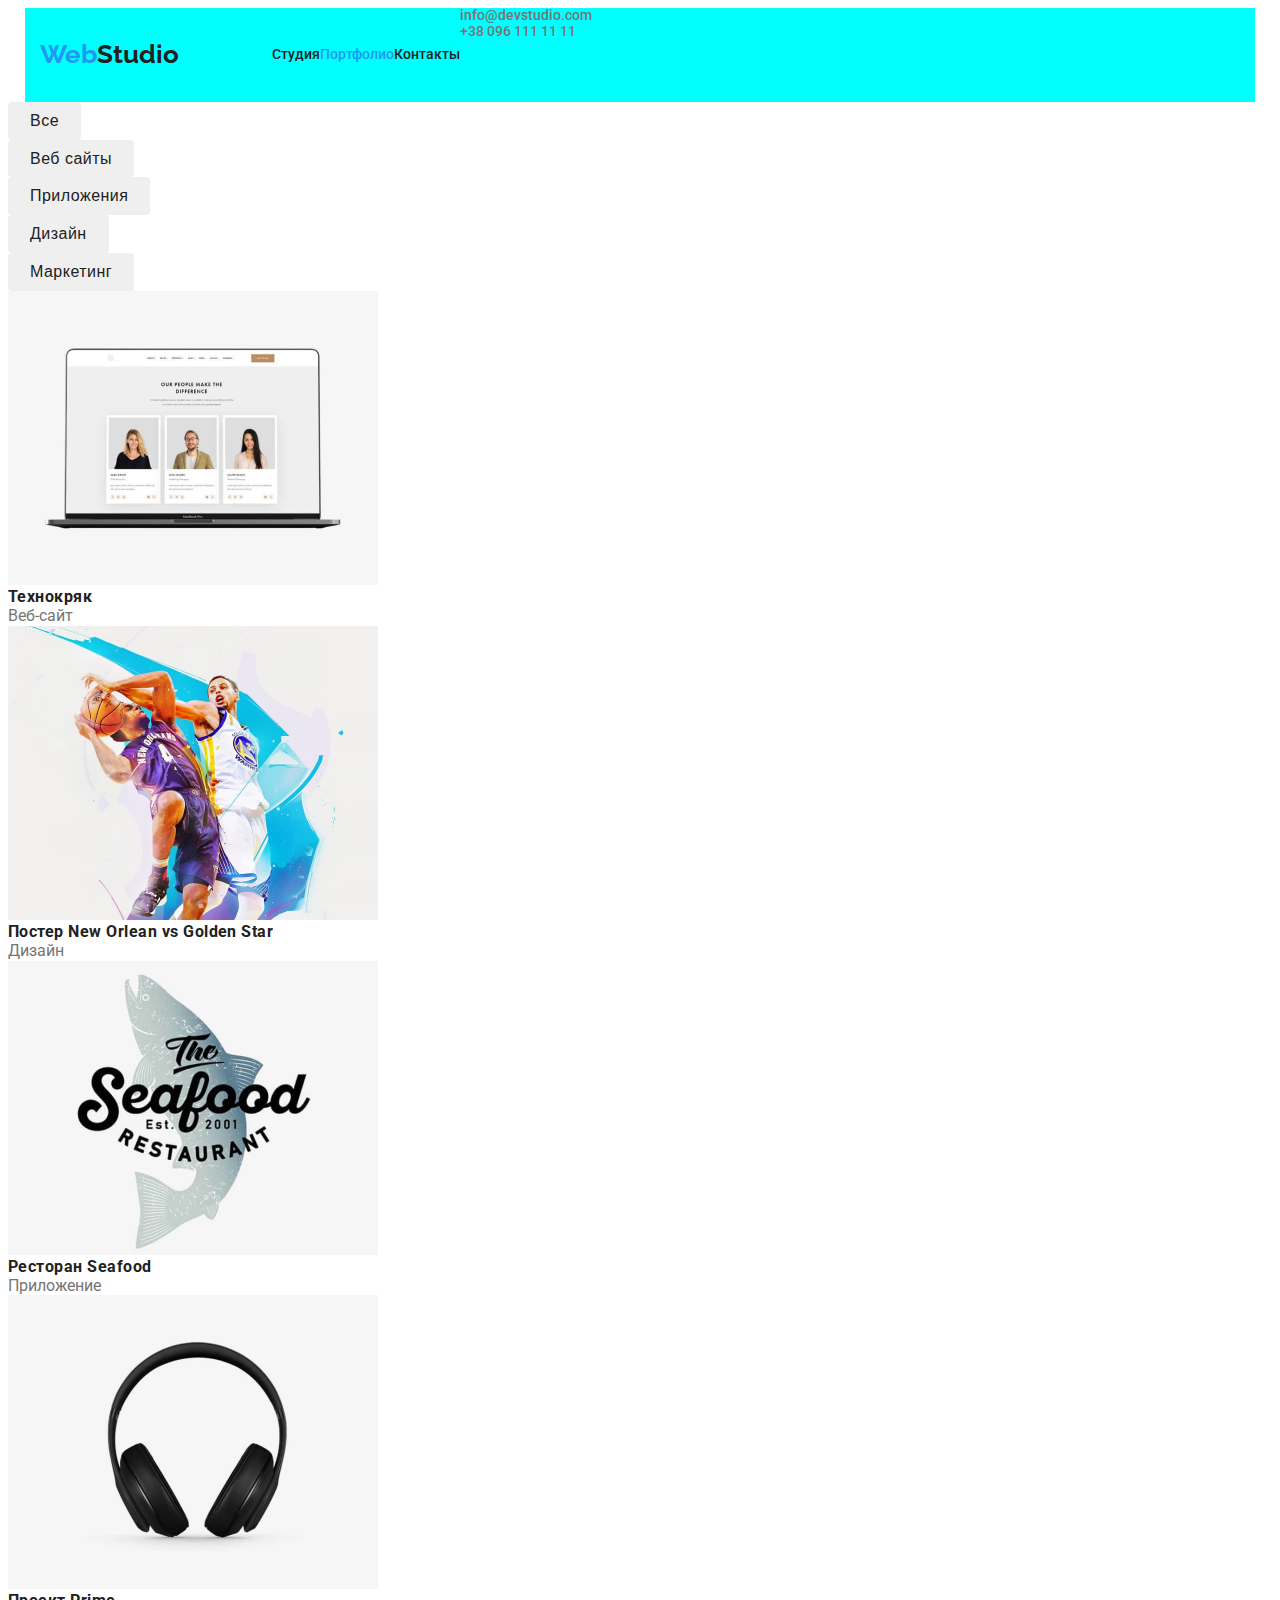
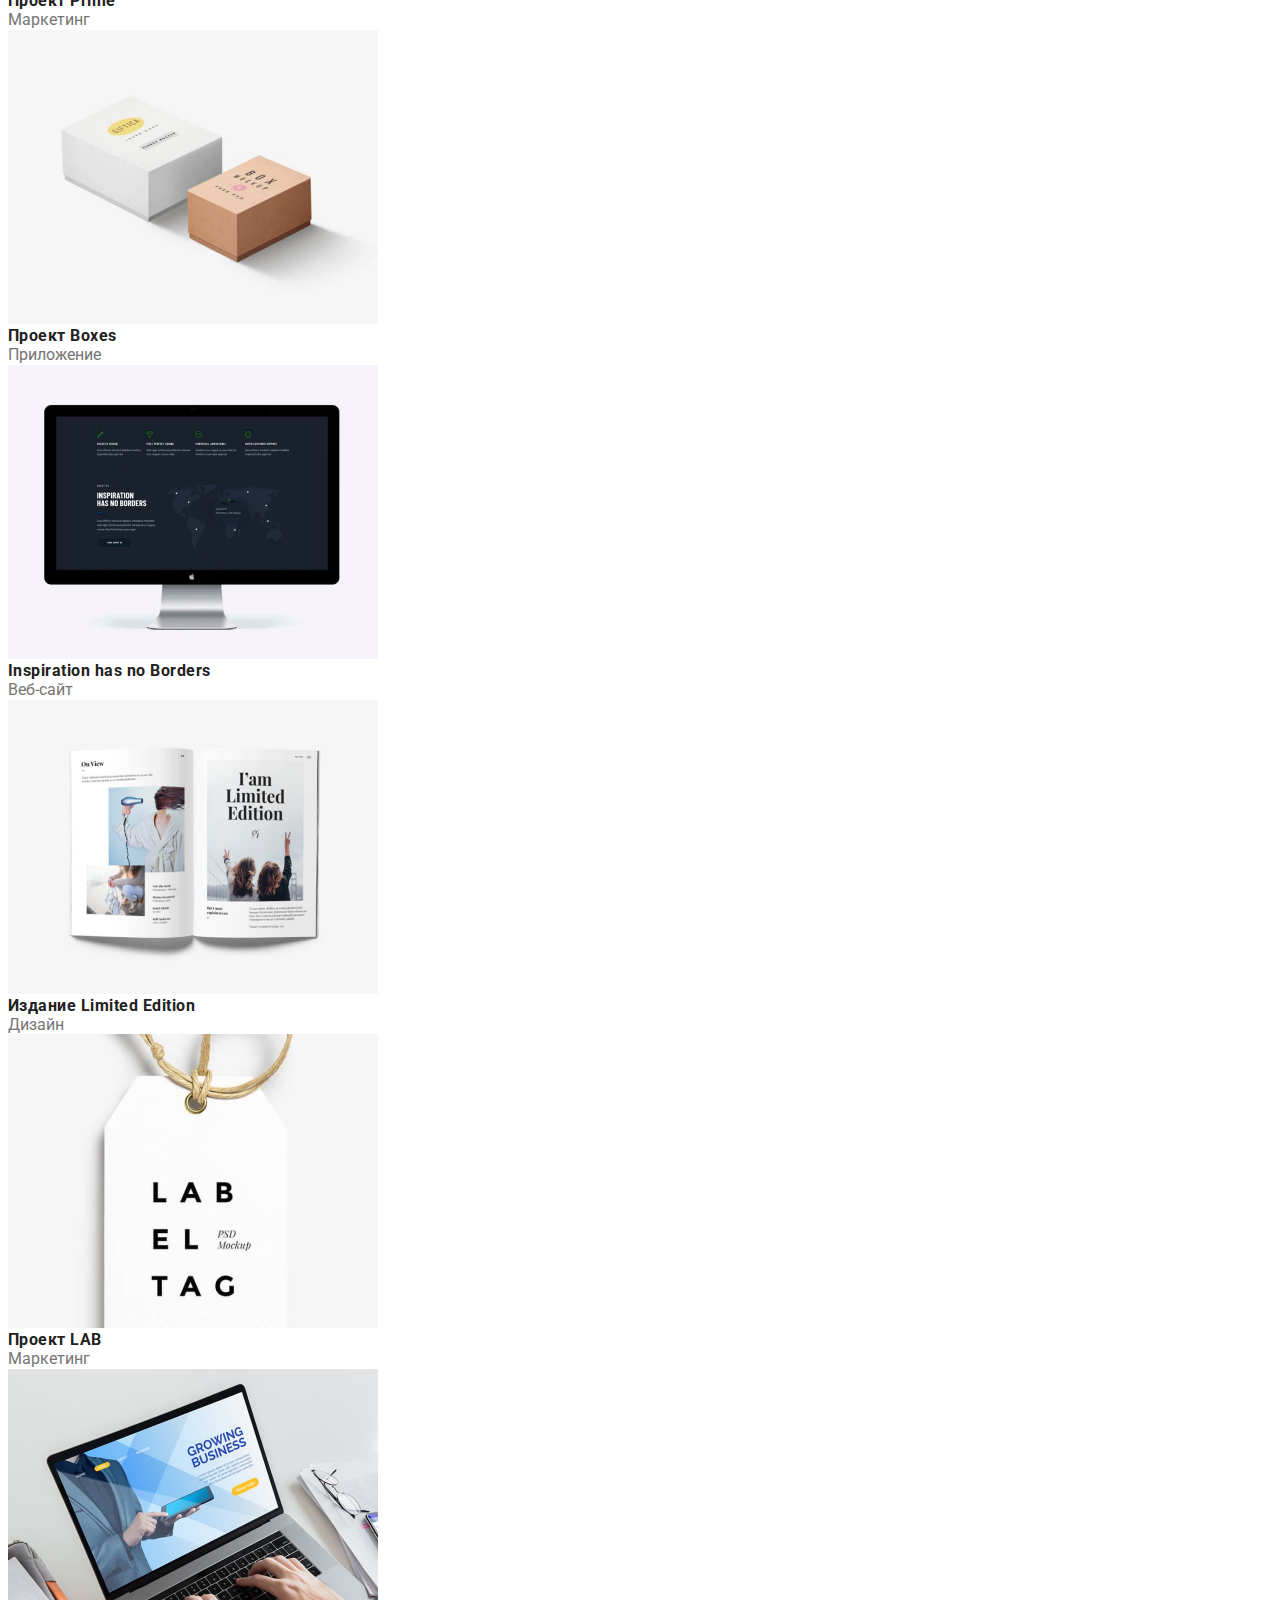
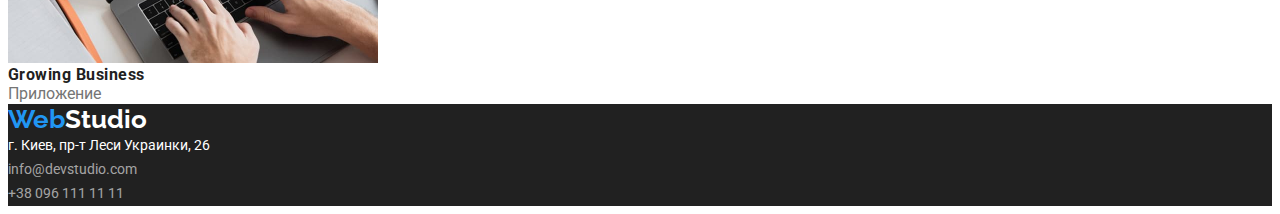
==== commit 49839382: "расставил header" ====
--- a/portfolio.html
+++ b/portfolio.html
@@ -18,7 +18,7 @@
 </head>
 
 <body class="body">
-    <header>
+    <header class="container">
         <nav class="nav">
             <a href="./index.html" class="logo link" lang="en"><span class="accent">Web</span>Studio</a>
             <ul class="list">
--- a/css/styles.css
+++ b/css/styles.css
@@ -18,11 +18,11 @@
   --main-weight: 400;
 }
 
-*,
+/* *,
 *::before,
 *::after {
   box-sizing: border-box;
-}
+} */
 .body {
   font-family: var(--main-font);
   font-style: normal;
@@ -32,11 +32,27 @@
   background-color: var(--primary-background-color);
 }
 
+.container {
+  margin-left: auto;
+  margin-right: auto;
+  max-width: 1200px;
+  padding-left: 15px;
+  padding-right: 15px;
+  background-color: aqua;
+  display: flex;
+}
+
 a {
   text-decoration: none;
   color: var(--title-color);
 }
+
+ul {
+}
 .list {
+  margin-top: 0;
+  margin-bottom: 0;
+  padding-left: 0;
   list-style: none;
   font-style: normal;
 }
@@ -61,30 +77,6 @@
   background-color: var(--accent-color);
 }
 
-/* Header */
-
-.logo {
-  font-family: var(--accent-font);
-  font-weight: var(--head-weight);
-  font-size: 26px;
-}
-
-.accent {
-  color: var(--accent-color);
-}
-/* кнопки навигации */
-.nav {
-  font-weight: 500;
-  font-size: var(--text-size);
-  line-height: 1.14;
-}
-/* адрес в header  */
-.header-address {
-  font-weight: 500;
-  font-size: var(--text-size);
-  line-height: 1.14;
-  color: var(--text-color);
-}
 /* скрытый заголовок преймущества */
 .visually-hidden {
   position: absolute;
@@ -99,13 +91,70 @@
   margin: -1px;
 }
 
+/* Header */
+
+.logo {
+  font-family: var(--accent-font);
+  font-weight: var(--head-weight);
+  font-size: 26px;
+  margin-right: 93px;
+}
+
+.accent {
+  color: var(--accent-color);
+}
+/* кнопки навигации */
+.page-header {
+  align-items: center;
+  background-color: var(--primary-background-color);
+}
+.nav {
+  display: flex;
+  align-items: center;
+
+  font-weight: 500;
+  font-size: var(--text-size);
+  line-height: 1.14;
+}
+
+.nav .link {
+  padding-top: 32px;
+  padding-bottom: 32px;
+}
+
+.nav .list,
+.address {
+  display: flex;
+  margin-left: auto;
+}
+
+.nav .item + .item {
+  margin-left: 50px;
+}
+/* адрес в header  */
+.header-address {
+  display: flex;
+
+  font-weight: 500;
+  font-size: var(--text-size);
+  line-height: 1.14;
+  color: var(--text-color);
+}
+
+.address .item + .item {
+  margin-left: 50px;
+}
+
 /* hero */
 .hero {
+  padding-top: 200px;
+  padding-bottom: 200px;
   background-color: var(--hero-background-color);
+  outline: 3px solid tomato;
 }
 /* заголовок героя */
 .hero-title {
-  margin: 0 auto;
+  margin: 0 auto 30px;
   font-weight: var(--hero-weight);
   font-size: var(--hero-size);
   line-height: 1.36;
@@ -128,6 +177,10 @@
 }
 
 /* Преймущества  */
+.advant {
+  outline: 3px solid tomato;
+}
+
 .advant-title {
   margin: 0;
   font-weight: var(--head-weight);
@@ -141,7 +194,11 @@
   margin: 0;
   line-height: 1.71;
 }
-/* названия секций */
+
+.branches {
+  outline: 3px solid tomato;
+}
+/* стилизация h2 */
 .title {
   margin: 0;
   font-weight: var(--head-weight);
@@ -153,6 +210,7 @@
 
 .team-section {
   background-color: var(--secondary-background-color);
+  outline: 3px solid tomato;
 }
 /* имя фамилия */
 .team-name {
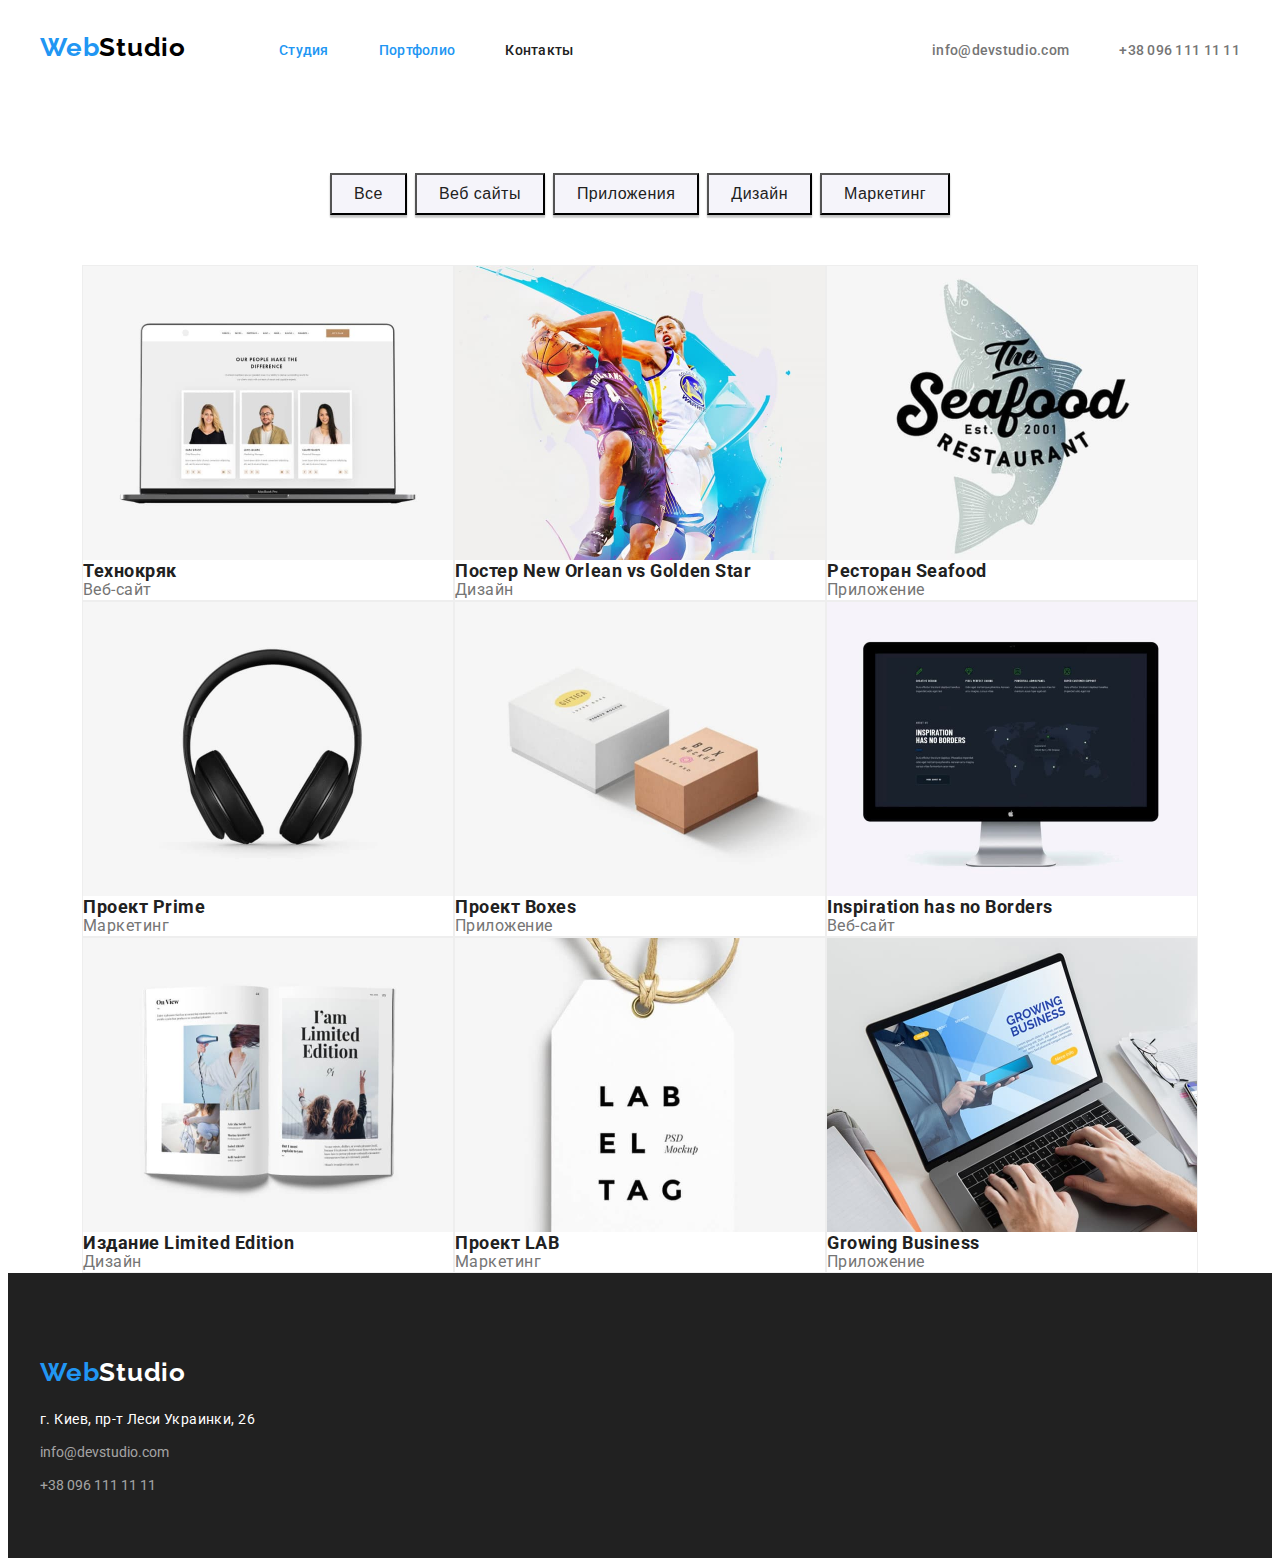
==== commit ab2c65a2: "правки по ДЗ№2" ====
--- a/portfolio.html
+++ b/portfolio.html
@@ -1,122 +1,154 @@
 <!DOCTYPE html>
 <html lang="ru">
+  <head>
+    <meta charset="UTF-8" />
+    <meta http-equiv="X-UA-Compatible" content="IE=edge" />
+    <meta name="viewport" content="width=device-width, initial-scale=1.0" />
+    <title>ПОРТФОЛИО</title>
+    <link rel="preconnect" href="https://fonts.googleapis.com" />
+    <link rel="preconnect" href="https://fonts.gstatic.com" crossorigin />
+    <link rel="stylesheet" href="https://cdnjs.cloudflare.com/ajax/libs/modern-normalize/1.1.0/modern-normalize.min.css" integrity="sha512-wpPYUAdjBVSE4KJnH1VR1HeZfpl1ub8YT/NKx4PuQ5NmX2tKuGu6U/JRp5y+Y8XG2tV+wKQpNHVUX03MfMFn9Q==" crossorigin="anonymous" referrerpolicy="no-referrer" />
+    <link href="https://fonts.googleapis.com/css2?family=Raleway:wght@700&family=Roboto:wght@400;500;700;900&display=swap" rel="stylesheet" />
+    <link rel="stylesheet" href="./css/styles.css" />
+  </head>
 
-<head>
-    <meta charset="UTF-8">
-    <meta http-equiv="X-UA-Compatible" content="IE=edge">
-    <meta name="viewport" content="width=device-width, initial-scale=1.0">
-    <title>Портфолио</title>
-    <link rel="preconnect" href="https://fonts.googleapis.com">
-    <link rel="preconnect" href="https://fonts.gstatic.com" crossorigin>
-    <link rel="stylesheet" href="https://cdnjs.cloudflare.com/ajax/libs/modern-normalize/1.1.0/modern-normalize.min.css"
-        integrity="sha512-wpPYUAdjBVSE4KJnH1VR1HeZfpl1ub8YT/NKx4PuQ5NmX2tKuGu6U/JRp5y+Y8XG2tV+wKQpNHVUX03MfMFn9Q=="
-        crossorigin="anonymous" referrerpolicy="no-referrer" />
-    <link
-        href="https://fonts.googleapis.com/css2?family=Raleway:wght@700&family=Roboto:wght@400;500;700;900&display=swap"
-        rel="stylesheet">
-    <link rel="stylesheet" href="./css/styles.css">
-</head>
-
-<body class="body">
-    <header class="container">
-        <nav class="nav">
-            <a href="./index.html" class="logo link" lang="en"><span class="accent">Web</span>Studio</a>
-            <ul class="list">
-                <li>
-                    <a href="./index.html" class="link">Студия</a>
-                </li>
-                <li>
-                    <a href="./portfolio.html" class="link current">Портфолио</a>
-                </li>
-                <li>
-                    <a href="" class="link">Контакты</a>
-                </li>
-            </ul>
-        </nav>
-        <ul class="list">
-            <li>
-                <a href="mailto:info@devstudio.com" class="header-address link">info@devstudio.com</a>
-            </li>
-            <li>
-                <a href="tel:+380961111111" class="header-address link">+38 096 111 11 11</a>
-            </li>
+  <body class="body">
+    <!-- header  -->
+    <header class="page-header container">
+      <nav class="nav">
+        <a href="./index.html" class="link logo" lang="en"><span class="accent">Web</span>Studio</a>
+        <ul class="list nav-list">
+          <li class="nav-item">
+            <a href="./index.html" class="link nav-link current">Студия</a>
+          </li>
+          <li class="nav-item">
+            <a href="./portfolio.html" class="link nav-link current">Портфолио</a>
+          </li>
+          <li class="nav-item">
+            <a href="" class="link nav-link">Контакты</a>
+          </li>
         </ul>
+      </nav>
+      <ul class="list nav-address">
+        <li class="address-item">
+          <a href="mailto:info@devstudio.com" class="link header-contacts">info@devstudio.com</a>
+        </li>
+        <li class="address-item">
+          <a href="tel:+380961111111" class="link header-contacts">+38 096 111 11 11</a>
+        </li>
+      </ul>
     </header>
 
     <main>
-        <section>
-            <h1 class="visually-hidden">Портфолио</h1>
-            <ul class="list">
-                <li><button type="button" class="portf-btn">Все</button></li>
-                <li><button type="button" class="portf-btn">Веб сайты</button></li>
-                <li><button type="button" class="portf-btn">Приложения</button></li>
-                <li><button type="button" class="portf-btn">Дизайн</button></li>
-                <li><button type="button" class="portf-btn">Маркетинг</button></li>
-            </ul>
-        </section>
-        <section>
-            <ul class="list">
-                <li> <a href=""> <img src="./images/tekhnokr.jpg" alt="Пример веб-сайта" width="370" height="294">
-                        <h3 class="portf-name">Технокряк</h3>
-                        <p class="portf-descr">Веб-сайт</p>
-                    </a> </li>
-                <li> <a href=""> <img src="./images/poster.jpg" alt="Пример дизайна" width="370" height="294">
-                        <h3 class="portf-name">Постер <span lang="en">New Orlean vs Golden Star</span></h3>
-                        <p class="portf-descr">Дизайн</p>
-                    </a> </li>
-                <li> <a href=""> <img src="./images/restaurant.jpg" alt="Пример приложения" width="370" height="294">
-                        <h3 class="portf-name">Ресторан <span lang="en">Seafood</span></h3>
-                        <p class="portf-descr">Приложение</p>
-                    </a> </li>
-                <li> <a href=""> <img src="./images/prime.jpg" alt="Пример продукта" width="370" height="294">
-                        <h3 class="portf-name">Проект <span lang="en">Prime</span></h3>
-                        <p class="portf-descr">Маркетинг</p>
-                    </a> </li>
-                <li> <a href=""> <img src="./images/boxes.jpg" alt="Пример приложения" width="370" height="294">
-                        <h3 class="portf-name">Проект <span lang="en">Boxes</span></h3>
-                        <p class="portf-descr">Приложение</p>
-                    </a> </li>
-                <li> <a href=""> <img src="./images/inspiration.jpg" alt="Пример веб-сайта" width="370" height="294">
-                        <h3 class="portf-name" lang="en">Inspiration has no Borders</h3>
-                        <p class="portf-descr">Веб-сайт</p>
-                    </a> </li>
-                <li> <a href=""> <img src="./images/edition.jpg" alt="Пример дизайна" width="370" height="294">
-                        <h3 class="portf-name">Издание <span lang="en">Limited Edition</span></h3>
-                        <p class="portf-descr">Дизайн</p>
-                    </a> </li>
-                <li> <a href=""> <img src="./images/lab.jpg" alt="Пример продукта" width="370" height="294">
-                        <h3 class="portf-name" lang="en">Проект <span>LAB</span></h3>
-                        <p class="portf-descr">Маркетинг</p>
-                    </a> </li>
-                <li> <a href=""> <img src="./images/gbusiness.jpg" alt="ППример приложения" width="370" height="294">
-                        <h3 class="portf-name" lang="en">Growing Business</h3>
-                        <p class="portf-descr">Приложение</p>
-                    </a> </li>
-
-            </ul>
-        </section>
+      <!-- Портфолио -->
+      <section class="container portf-container">
+        <!-- Скрытый заголовок -->
+        <h1 class="visually-hidden">Портфолио</h1>
+        <!-- Кнопки-фильтр портфолио -->
+        <ul class="list button-list">
+          <li class="buttom-item">
+            <button type="button" class="portf-btn">Все</button>
+          </li>
+          <li class="buttom-item">
+            <button type="button" class="portf-btn">Веб сайты</button>
+          </li>
+          <li class="buttom-item">
+            <button type="button" class="portf-btn">Приложения</button>
+          </li>
+          <li class="buttom-item">
+            <button type="button" class="portf-btn">Дизайн</button>
+          </li>
+          <li class="buttom-item">
+            <button type="button" class="portf-btn">Маркетинг</button>
+          </li>
+        </ul>
+      </section>
+      <section class="container">
+        <ul class="list portf-list">
+          <li class="portf-item">
+            <a href="" class="link">
+              <img src="./images/tekhnokr.jpg" alt="Пример веб-сайта" width="370" height="294" />
+              <h2 class="portf-name">Технокряк</h2>
+              <p class="portf-descr">Веб-сайт</p>
+            </a>
+          </li>
+          <li class="portf-item">
+            <a href="" class="link"
+              ><img src="./images/poster.jpg" alt="Пример дизайна" width="370" height="294" />
+              <h2 class="portf-name">Постер <span lang="en">New Orlean vs Golden Star</span></h2>
+              <p class="portf-descr">Дизайн</p>
+            </a>
+          </li>
+          <li class="portf-item">
+            <a href="" class="link">
+              <img src="./images/restaurant.jpg" alt="Пример приложения" width="370" height="294" />
+              <h2 class="portf-name">Ресторан <span lang="en">Seafood</span></h2>
+              <p class="portf-descr">Приложение</p>
+            </a>
+          </li>
+          <li class="portf-item">
+            <a href="" class="link">
+              <img src="./images/prime.jpg" alt="Пример продукта" width="370" height="294" />
+              <h2 class="portf-name">Проект <span lang="en">Prime</span></h2>
+              <p class="portf-descr">Маркетинг</p>
+            </a>
+          </li>
+          <li class="portf-item">
+            <a href="" class="link">
+              <img src="./images/boxes.jpg" alt="Пример приложения" width="370" height="294" />
+              <h2 class="portf-name">Проект <span lang="en">Boxes</span></h2>
+              <p class="portf-descr">Приложение</p>
+            </a>
+          </li>
+          <li class="portf-item">
+            <a href="" class="link">
+              <img src="./images/inspiration.jpg" alt="Пример веб-сайта" width="370" height="294" />
+              <h2 class="portf-name" lang="en">Inspiration has no Borders</h2>
+              <p class="portf-descr">Веб-сайт</p>
+            </a>
+          </li>
+          <li class="portf-item">
+            <a href="" class="link">
+              <img src="./images/edition.jpg" alt="Пример дизайна" width="370" height="294" />
+              <h2 class="portf-name">Издание <span lang="en">Limited Edition</span></h2>
+              <p class="portf-descr">Дизайн</p>
+            </a>
+          </li>
+          <li class="portf-item">
+            <a href="" class="link">
+              <img src="./images/lab.jpg" alt="Пример продукта" width="370" height="294" />
+              <h2 class="portf-name" lang="en">Проект <span>LAB</span></h2>
+              <p class="portf-descr">Маркетинг</p>
+            </a>
+          </li>
+          <li class="portf-item">
+            <a href="" class="link">
+              <img src="./images/gbusiness.jpg" alt="ППример приложения" width="370" height="294" />
+              <h2 class="portf-name" lang="en">Growing Business</h2>
+              <p class="portf-descr">Приложение</p>
+            </a>
+          </li>
+        </ul>
+      </section>
     </main>
 
     <footer class="footer">
+      <div class="container footer-container">
         <a href="./index.html" class="logo footer-logo link" lang="en"> <span class="accent">Web</span>Studio</a>
-        <address>
-            <ul class="list">
-                <li>
-                    <a href="https://www.google.com.ua/maps/place/бул.+Леси+Украинки,+26,+Киев,+02000/@50.4265807,30.5361971,17z/data=!3m1!4b1!4m5!3m4!1s0x40d4cf0e033ecbe9:0x57a4dffefec77da0!8m2!3d50.4265807!4d30.5383858?hl=ru"
-                        class="footer-address link">
-                        г. Киев, пр-т Леси Украинки, 26
-                    </a>
-                </li>
-                <li>
-                    <a href="mailto:info@devstudio.com" class="contakts link">info@devstudio.com</a>
-                </li>
-                <li>
-                    <a href="tel:+380961111111" class="contakts link">+38 096 111 11 11</a>
-                </li>
-            </ul>
+        <address class="address">
+          <ul class="list footer-list">
+            <li class="footer-item">
+              <a href="https://www.google.com.ua/maps/place/бул.+Леси+Украинки,+26,+Киев,+02000/@50.4265807,30.5361971,17z/data=!3m1!4b1!4m5!3m4!1s0x40d4cf0e033ecbe9:0x57a4dffefec77da0!8m2!3d50.4265807!4d30.5383858?hl=ru" class="footer-address link"> г. Киев, пр-т Леси Украинки, 26 </a>
+            </li>
+            <li class="footer-item">
+              <a href="mailto:info@devstudio.com" class="footer-contacts link">info@devstudio.com</a>
+            </li>
+            <li class="footer-item">
+              <a href="tel:+380961111111" class="footer-contacts link">+38 096 111 11 11</a>
+            </li>
+          </ul>
         </address>
+      </div>
     </footer>
-
-</body>
-
-</html>+  </body>
+</html>
--- a/css/styles.css
+++ b/css/styles.css
@@ -4,80 +4,61 @@
   --hero-background-color: #2f303a;
 
   --title-color: #212121;
+  --secondary-title-color: #ffffff;
   --text-color: #757575;
+  --logo-color: #000000;
   --accent-color: #2196f3;
+  --header-boarder-color: #ececec;
+  --hero-hover-color: #188ce8;
+  --footer-address-color: rgba(255, 255, 255, 0.6);
+  --portf-btn-color: #f5f4fa;
+  --portf-boarder-color: #eeeeee;
 
   --main-font: "Roboto", sans-serif;
   --accent-font: "Raleway", sans-serif;
   --hero-size: 44px;
   --title-size: 36px;
+  --subtitle-size: 18px;
   --note-size: 16px;
   --text-size: 14px;
   --hero-weight: 900;
   --head-weight: 700;
+  --secondary-weight: 500;
   --main-weight: 400;
 }
 
-/* *,
+h1,
+h2,
+h3,
+h4,
+li,
+ul,
+p {
+  margin-top: 0;
+  margin-bottom: 0;
+}
+
+*,
 *::before,
 *::after {
   box-sizing: border-box;
-} */
+}
+
+img {
+  display: block;
+  max-width: 100%;
+  height: auto;
+}
 .body {
+  /* TODO: убрать в ДЗ№ 3 */
+  /* padding-left: 15px; */
   font-family: var(--main-font);
   font-style: normal;
-  font-weight: var(--main-weight);
-  font-size: var(--text-size);
   color: var(--text-color);
   background-color: var(--primary-background-color);
 }
 
-.container {
-  margin-left: auto;
-  margin-right: auto;
-  max-width: 1200px;
-  padding-left: 15px;
-  padding-right: 15px;
-  background-color: aqua;
-  display: flex;
-}
-
-a {
-  text-decoration: none;
-  color: var(--title-color);
-}
-
-ul {
-}
-.list {
-  margin-top: 0;
-  margin-bottom: 0;
-  padding-left: 0;
-  list-style: none;
-  font-style: normal;
-}
-
-.link:hover,
-.link:focus {
-  color: var(--accent-color);
-}
-
-.current {
-  color: var(--accent-color);
-}
-
-button {
-  cursor: pointer;
-  border: none;
-  border-radius: 4px;
-}
-
-button:hover,
-button:focus {
-  background-color: var(--accent-color);
-}
-
-/* скрытый заголовок преймущества */
+/* скрытый заголовок */
 .visually-hidden {
   position: absolute;
   white-space: nowrap;
@@ -91,189 +72,350 @@
   margin: -1px;
 }
 
+.link {
+  text-decoration: none;
+  font-size: 14px;
+  color: var(--title-color);
+}
+.list {
+  padding-left: 0;
+  list-style: none;
+}
+
+.link:hover,
+.link:focus {
+  color: var(--accent-color);
+  outline: none;
+}
+
+.current {
+  color: var(--accent-color);
+}
+
+.button {
+  font-style: inherit;
+  cursor: pointer;
+  border: none;
+  border-radius: 4px;
+}
+
+.button:hover,
+.button:focus {
+  outline: none;
+  background-color: var(--accent-color);
+}
+
+.container {
+  margin-left: auto;
+  margin-right: auto;
+  max-width: 1230px;
+  padding-left: 15px;
+  padding-right: 15px;
+  /* outline: 2px solid tomato; */
+}
+
 /* Header */
 
+.page-header {
+  border-bottom: 10px solid var(--border-color);
+}
+
 .logo {
+  margin-top: 24px;
+  margin-bottom: 31px;
+
   font-family: var(--accent-font);
   font-weight: var(--head-weight);
   font-size: 26px;
-  margin-right: 93px;
-}
-
+  line-height: 1.19;
+  letter-spacing: 0.03em;
+  color: var(--logo-color);
+}
 .accent {
   color: var(--accent-color);
 }
 /* кнопки навигации */
-.page-header {
-  align-items: center;
-  background-color: var(--primary-background-color);
-}
-.nav {
+.nav-link {
+  display: block;
+
+  font-weight: var(--secondary-weight);
+  line-height: 1.14;
+  letter-spacing: 0.02em;
+}
+/* адрес в header  */
+.header-contacts {
+  display: block;
+
+  font-weight: var(--secondary-weight);
+  line-height: 1.14;
+  letter-spacing: 0.02em;
+  color: var(--text-color);
+}
+/* Header в строку */
+.page-header,
+.nav,
+.nav-list,
+.nav-address {
   display: flex;
   align-items: center;
-
-  font-weight: 500;
-  font-size: var(--text-size);
-  line-height: 1.14;
-}
-
-.nav .link {
-  padding-top: 32px;
-  padding-bottom: 32px;
-}
-
-.nav .list,
-.address {
-  display: flex;
+}
+
+.nav-link,
+.header-contacts {
+  padding-top: 15px;
+  padding-bottom: 15px;
+}
+
+.nav-item {
+  margin-left: 93px;
+}
+
+.nav-item + .nav-item {
+  margin-left: 50px;
+}
+
+.address-item + .address-item {
+  margin-left: 50px;
+}
+
+.nav-address {
   margin-left: auto;
-}
-
-.nav .item + .item {
-  margin-left: 50px;
-}
-/* адрес в header  */
-.header-address {
-  display: flex;
-
-  font-weight: 500;
-  font-size: var(--text-size);
-  line-height: 1.14;
-  color: var(--text-color);
-}
-
-.address .item + .item {
-  margin-left: 50px;
 }
 
 /* hero */
 .hero {
-  padding-top: 200px;
-  padding-bottom: 200px;
+  padding-top: 180px;
+  padding-bottom: 220px;
   background-color: var(--hero-background-color);
-  outline: 3px solid tomato;
-}
-/* заголовок героя */
+}
+/* заголовок героя h1*/
 .hero-title {
   margin: 0 auto 30px;
+  text-align: center;
   font-weight: var(--hero-weight);
   font-size: var(--hero-size);
   line-height: 1.36;
-  color: var(--primary-background-color);
-  text-align: center;
+  letter-spacing: 0.06em;
+  text-transform: uppercase;
+  color: var(--secondary-title-color);
 }
 /* кнопка героя */
 .hero-button {
   margin: 0 auto;
   padding: 10px 32px;
   min-width: 200px;
-  background-color: var(--accent-color);
+  display: block;
+  align-items: center;
+  text-align: center;
   font-weight: var(--head-weight);
   font-size: var(--note-size);
-  color: var(--primary-background-color);
   line-height: 1.88;
-  display: block;
-  align-items: center;
-  text-align: center;
-}
-
-/* Преймущества  */
+  letter-spacing: 0.06em;
+  color: var(--secondary-title-color);
+  background-color: var(--accent-color);
+}
+
+.hero-button:hover,
+.hero-button:focus {
+  background-color: var(--hero-hover-color);
+}
+
+/* Преимущества  */
+/* Заголовки h3 */
+
 .advant {
-  outline: 3px solid tomato;
-}
-
+  padding-top: 132px;
+  padding-bottom: 36px;
+}
+
+.advant-list {
+  display: flex;
+  flex-wrap: wrap;
+}
 .advant-title {
-  margin: 0;
+  margin-bottom: 10px;
   font-weight: var(--head-weight);
   font-size: var(--text-size);
   line-height: 1.14;
   text-transform: uppercase;
-  color: var(--title-color);
-}
-/* текст преймущества */
+  letter-spacing: 0.03em;
+  color: var(--title-color);
+}
+
+.advant-item {
+  margin-top: 10px;
+  width: 270px;
+  display: block;
+  /* background-color: aquamarine; */
+}
+
+.advant-item:not(:last-child) {
+  margin-right: 30px;
+}
+
+/* текст преимущества p */
 .advant-text {
-  margin: 0;
+  font-size: var(--text-size);
   line-height: 1.71;
-}
-
-.branches {
-  outline: 3px solid tomato;
-}
-/* стилизация h2 */
+  letter-spacing: 0.03em;
+}
+/* названия секций h2*/
 .title {
-  margin: 0;
-  font-weight: var(--head-weight);
   font-size: var(--title-size);
   line-height: 1.17;
-  /* text-align: center; */
-  color: var(--title-color);
-}
-
+  letter-spacing: 0.03em;
+  text-align: center;
+  color: var(--title-color);
+}
+
+/* Чем мы занимаемся */
+.branches-title {
+  margin-bottom: 50px;
+}
+
+.branches-list {
+  display: flex;
+  flex-wrap: wrap;
+}
+
+.branches-item:not(:last-child) {
+  margin-right: 30px;
+}
+
+/* Наша команда */
 .team-section {
+  padding-top: 94px;
+  padding-bottom: 94px;
   background-color: var(--secondary-background-color);
-  outline: 3px solid tomato;
-}
-/* имя фамилия */
+}
+/* ! сделать общим для заголовков section title */
+.team-title {
+  margin-bottom: 50px;
+}
+
+.team-item {
+  box-shadow: 0px 1px 3px rgba(0, 0, 0, 0.12), 0px 1px 1px rgba(0, 0, 0, 0.14), 0px 2px 1px rgba(0, 0, 0, 0.2);
+  border-radius: 0px 0px 4px 4px;
+  background-color: var(--primary-background-color);
+}
+
+/* имя фамилия h2 */
 .team-name {
-  margin: 0;
-  font-weight: 500;
+  margin-top: 30px;
+  margin-bottom: 10px;
+  font-weight: var(--secondary-weight);
   font-size: var(--note-size);
   line-height: 1.18;
-  /* text-align: center; */
-  color: var(--title-color);
-}
-
-/* должности */
+  letter-spacing: 0.03em;
+  text-align: center;
+  color: var(--title-color);
+}
+
+/* должности p */
 .team-descr {
-  margin: 0;
+  margin-bottom: 30px;
   font-size: var(--note-size);
   line-height: 1.18;
-  /* text-align: center; */
+  letter-spacing: 0.03em;
+  text-align: center;
   color: var(--text-color);
 }
 
+.team-list {
+  display: flex;
+  flex-wrap: wrap;
+}
+
+.team-item:not(:last-child) {
+  margin-right: 30px;
+}
+
+/* Footer */
 .footer {
   background-color: var(--title-color);
 }
 
 .footer-logo {
+  display: block;
+  margin-bottom: 20px;
   color: var(--primary-background-color);
+}
+.footer-item:not(:last-child) {
+  display: block;
+  margin-bottom: 9px;
+}
+.address {
+  font-style: inherit;
 }
 
 .footer-address {
   line-height: 1.71;
+  letter-spacing: 0.03em;
   color: var(--primary-background-color);
 }
 
-.contakts {
+.footer-contacts {
   line-height: 1.71;
-  color: rgba(255, 255, 255, 0.6);
+  color: var(--footer-address-color);
+}
+
+.footer-container {
+  padding-top: 60px;
+  padding-bottom: 60px;
 }
 
 /* ПОРТФОЛИО */
 .portf-btn {
   padding: 6px 22px;
-  font-weight: 500;
+  font-weight: var(--secondary-weight);
   font-size: var(--note-size);
   line-height: 1.62;
   text-align: center;
   letter-spacing: 0.03em;
   color: var(--title-color);
+  box-shadow: 0px 3px 1px rgba(0, 0, 0, 0.1), 0px 1px 2px rgba(0, 0, 0, 0.08), 0px 2px 2px rgba(0, 0, 0, 0.12);
+  background-color: var(--secondary-background-color);
+}
+
+.portf-btn:hover,
+.portf-btn:focus {
+  color: var(--primary-background-color);
+}
+
+.portf-list,
+.button-list {
+  display: flex;
+  justify-content: center;
+  flex-wrap: wrap;
+}
+
+.buttom-item:not(:last-child) {
+  margin-right: 8px;
+}
+
+.portf-container {
+  padding-top: 79px;
+  padding-bottom: 50px;
+}
+
+.portf-item {
+  text-align: left;
+  background: var(--primary-background-color);
+  border: 1px solid var(--portf-boarder-color);
 }
 
 .portf-name {
-  margin: 0;
   font-weight: var(--head-weight);
+  font-size: var(--subtitle-size);
+  line-height: 1.18;
+  letter-spacing: 0.03em;
+
+  color: var(--title-color);
+}
+
+.portf-descr {
   font-size: var(--note-size);
   line-height: 1.18;
-  /* text-align: center; */
-  letter-spacing: 0.03em;
-  color: var(--title-color);
-}
-
-.portf-descr {
-  margin: 0;
-  font-size: var(--note-size);
-  line-height: 1.18;
-  /* text-align: center; */
+  letter-spacing: 0.03em;
   color: var(--text-color);
 }
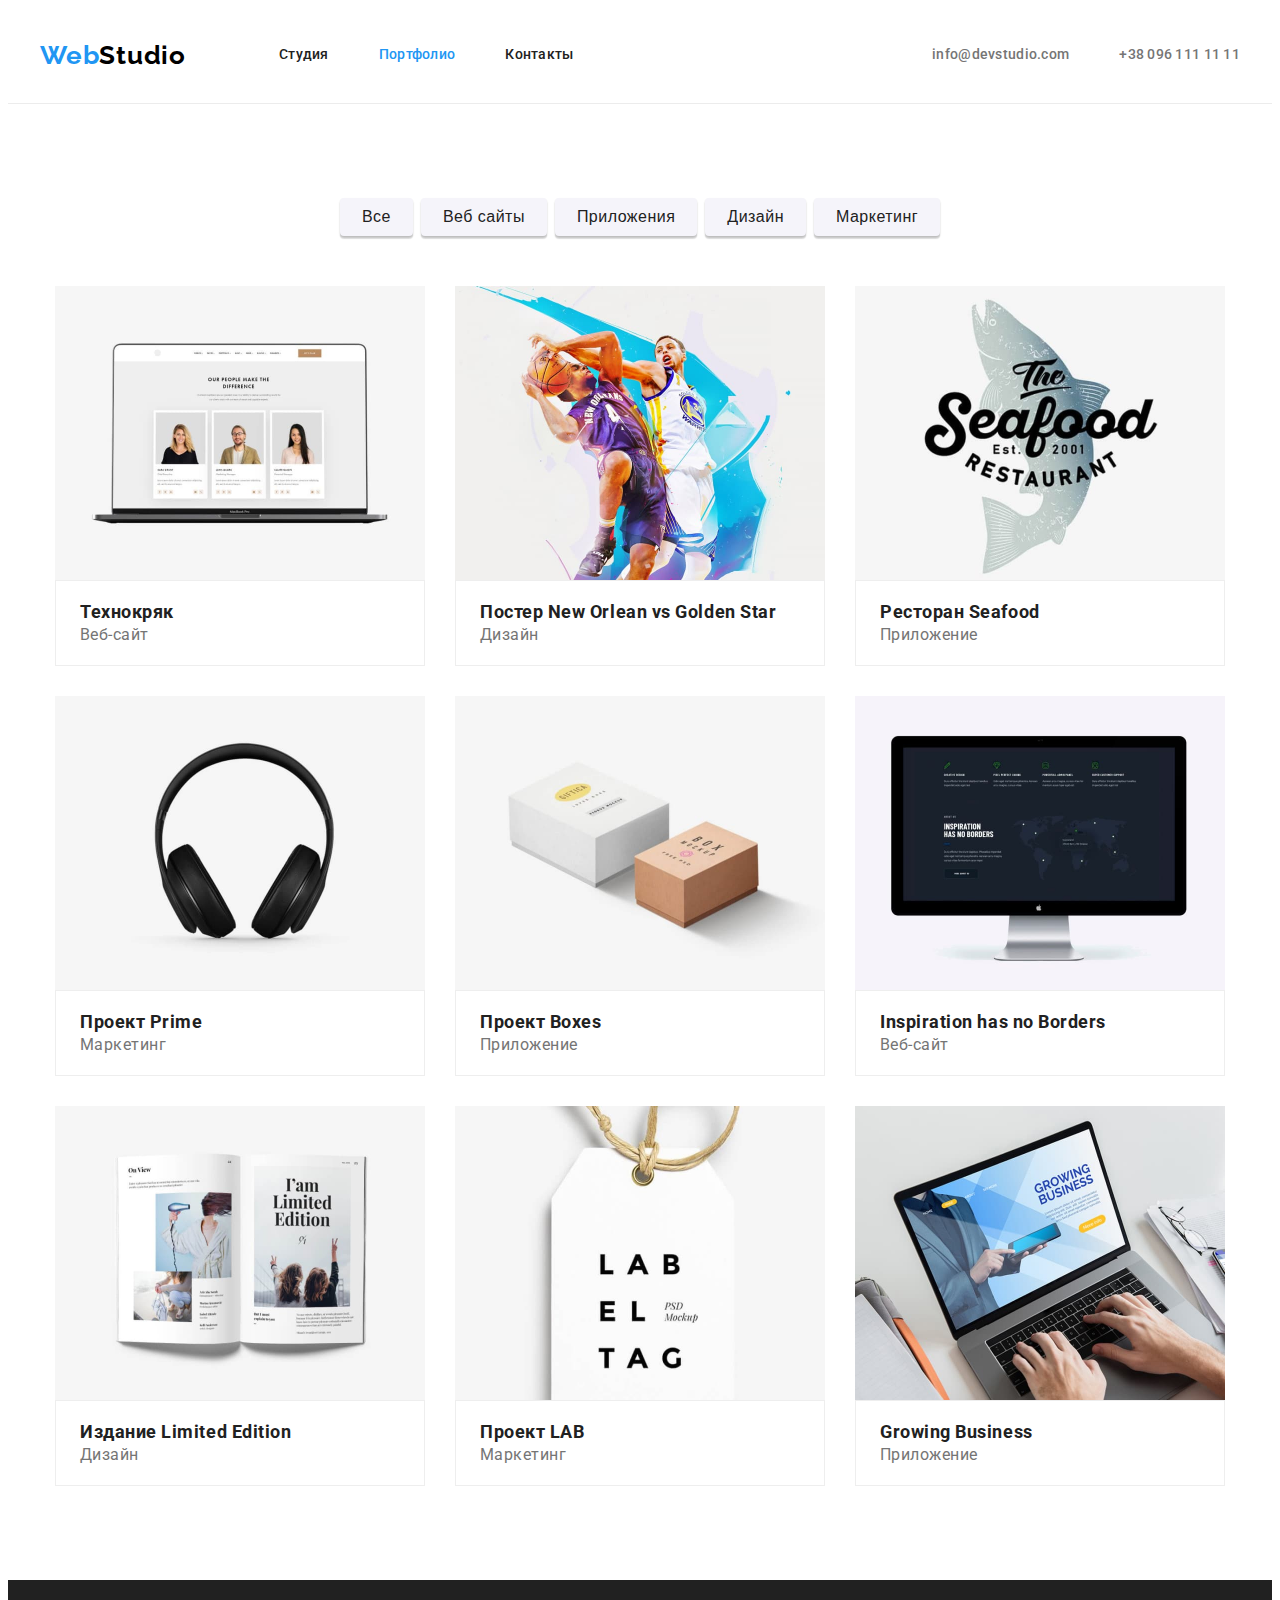
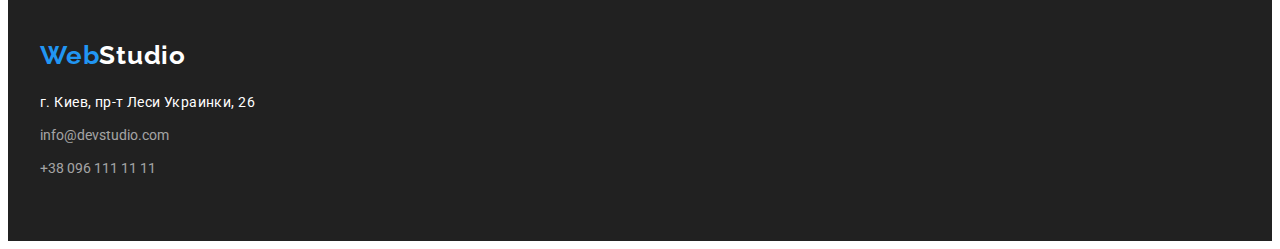
==== commit 8a20e55c: "Правки" ====
--- a/portfolio.html
+++ b/portfolio.html
@@ -14,121 +14,141 @@
 
   <body class="body">
     <!-- header  -->
-    <header class="page-header container">
-      <nav class="nav">
-        <a href="./index.html" class="link logo" lang="en"><span class="accent">Web</span>Studio</a>
-        <ul class="list nav-list">
-          <li class="nav-item">
-            <a href="./index.html" class="link nav-link current">Студия</a>
+    <header class="page-header">
+      <div class="container header-container">
+        <nav class="nav">
+          <a href="./index.html" class="link logo" lang="en"><span class="accent">Web</span>Studio</a>
+          <ul class="list nav-list">
+            <li class="nav-item">
+              <a href="./index.html" class="link nav-link">Студия</a>
+            </li>
+            <li class="nav-item">
+              <a href="./portfolio.html" class="link nav-link current">Портфолио</a>
+            </li>
+            <li class="nav-item">
+              <a href="" class="link nav-link">Контакты</a>
+            </li>
+          </ul>
+        </nav>
+        <ul class="list nav-address">
+          <li class="address-item">
+            <a href="mailto:info@devstudio.com" class="link header-contacts">info@devstudio.com</a>
           </li>
-          <li class="nav-item">
-            <a href="./portfolio.html" class="link nav-link current">Портфолио</a>
-          </li>
-          <li class="nav-item">
-            <a href="" class="link nav-link">Контакты</a>
+          <li class="address-item">
+            <a href="tel:+380961111111" class="link header-contacts">+38 096 111 11 11</a>
           </li>
         </ul>
-      </nav>
-      <ul class="list nav-address">
-        <li class="address-item">
-          <a href="mailto:info@devstudio.com" class="link header-contacts">info@devstudio.com</a>
-        </li>
-        <li class="address-item">
-          <a href="tel:+380961111111" class="link header-contacts">+38 096 111 11 11</a>
-        </li>
-      </ul>
+      </div>
     </header>
 
     <main>
       <!-- Портфолио -->
-      <section class="container portf-container">
-        <!-- Скрытый заголовок -->
-        <h1 class="visually-hidden">Портфолио</h1>
-        <!-- Кнопки-фильтр портфолио -->
-        <ul class="list button-list">
-          <li class="buttom-item">
-            <button type="button" class="portf-btn">Все</button>
-          </li>
-          <li class="buttom-item">
-            <button type="button" class="portf-btn">Веб сайты</button>
-          </li>
-          <li class="buttom-item">
-            <button type="button" class="portf-btn">Приложения</button>
-          </li>
-          <li class="buttom-item">
-            <button type="button" class="portf-btn">Дизайн</button>
-          </li>
-          <li class="buttom-item">
-            <button type="button" class="portf-btn">Маркетинг</button>
-          </li>
-        </ul>
-      </section>
-      <section class="container">
-        <ul class="list portf-list">
-          <li class="portf-item">
-            <a href="" class="link">
-              <img src="./images/tekhnokr.jpg" alt="Пример веб-сайта" width="370" height="294" />
-              <h2 class="portf-name">Технокряк</h2>
-              <p class="portf-descr">Веб-сайт</p>
-            </a>
-          </li>
-          <li class="portf-item">
-            <a href="" class="link"
-              ><img src="./images/poster.jpg" alt="Пример дизайна" width="370" height="294" />
-              <h2 class="portf-name">Постер <span lang="en">New Orlean vs Golden Star</span></h2>
-              <p class="portf-descr">Дизайн</p>
-            </a>
-          </li>
-          <li class="portf-item">
-            <a href="" class="link">
-              <img src="./images/restaurant.jpg" alt="Пример приложения" width="370" height="294" />
-              <h2 class="portf-name">Ресторан <span lang="en">Seafood</span></h2>
-              <p class="portf-descr">Приложение</p>
-            </a>
-          </li>
-          <li class="portf-item">
-            <a href="" class="link">
-              <img src="./images/prime.jpg" alt="Пример продукта" width="370" height="294" />
-              <h2 class="portf-name">Проект <span lang="en">Prime</span></h2>
-              <p class="portf-descr">Маркетинг</p>
-            </a>
-          </li>
-          <li class="portf-item">
-            <a href="" class="link">
-              <img src="./images/boxes.jpg" alt="Пример приложения" width="370" height="294" />
-              <h2 class="portf-name">Проект <span lang="en">Boxes</span></h2>
-              <p class="portf-descr">Приложение</p>
-            </a>
-          </li>
-          <li class="portf-item">
-            <a href="" class="link">
-              <img src="./images/inspiration.jpg" alt="Пример веб-сайта" width="370" height="294" />
-              <h2 class="portf-name" lang="en">Inspiration has no Borders</h2>
-              <p class="portf-descr">Веб-сайт</p>
-            </a>
-          </li>
-          <li class="portf-item">
-            <a href="" class="link">
-              <img src="./images/edition.jpg" alt="Пример дизайна" width="370" height="294" />
-              <h2 class="portf-name">Издание <span lang="en">Limited Edition</span></h2>
-              <p class="portf-descr">Дизайн</p>
-            </a>
-          </li>
-          <li class="portf-item">
-            <a href="" class="link">
-              <img src="./images/lab.jpg" alt="Пример продукта" width="370" height="294" />
-              <h2 class="portf-name" lang="en">Проект <span>LAB</span></h2>
-              <p class="portf-descr">Маркетинг</p>
-            </a>
-          </li>
-          <li class="portf-item">
-            <a href="" class="link">
-              <img src="./images/gbusiness.jpg" alt="ППример приложения" width="370" height="294" />
-              <h2 class="portf-name" lang="en">Growing Business</h2>
-              <p class="portf-descr">Приложение</p>
-            </a>
-          </li>
-        </ul>
+      <section class="section">
+        <div class="container">
+          <!-- Скрытый заголовок -->
+          <h1 class="visually-hidden">Портфолио</h1>
+          <!-- Кнопки-фильтр портфолио -->
+          <ul class="list button-list">
+            <li class="button-item">
+              <button type="button" class="button portf-btn">Все</button>
+            </li>
+            <li class="button-item">
+              <button type="button" class="button portf-btn">Веб сайты</button>
+            </li>
+            <li class="button-item">
+              <button type="button" class="button portf-btn">Приложения</button>
+            </li>
+            <li class="button-item">
+              <button type="button" class="button portf-btn">Дизайн</button>
+            </li>
+            <li class="button-item">
+              <button type="button" class="button portf-btn">Маркетинг</button>
+            </li>
+          </ul>
+          <ul class="list portf-list">
+            <li class="portf-item">
+              <a href="" class="link">
+                <img src="./images/tekhnokr.jpg" alt="Пример веб-сайта" width="370" height="294" />
+                <div class="border">
+                  <h2 class="portf-name">Технокряк</h2>
+                  <p class="portf-descr">Веб-сайт</p>
+                </div>
+              </a>
+            </li>
+            <li class="portf-item">
+              <a href="" class="link"
+                ><img src="./images/poster.jpg" alt="Пример дизайна" width="370" height="294" />
+                <div class="border">
+                  <h2 class="portf-name">Постер <span lang="en">New Orlean vs Golden Star</span></h2>
+                  <p class="portf-descr">Дизайн</p>
+                </div>
+              </a>
+            </li>
+            <li class="portf-item">
+              <a href="" class="link">
+                <img src="./images/restaurant.jpg" alt="Пример приложения" width="370" height="294" />
+                <div class="border">
+                  <h2 class="portf-name">Ресторан <span lang="en">Seafood</span></h2>
+                  <p class="portf-descr">Приложение</p>
+                </div>
+              </a>
+            </li>
+            <li class="portf-item">
+              <a href="" class="link">
+                <img src="./images/prime.jpg" alt="Пример продукта" width="370" height="294" />
+                <div class="border">
+                  <h2 class="portf-name">Проект <span lang="en">Prime</span></h2>
+                  <p class="portf-descr">Маркетинг</p>
+                </div>
+              </a>
+            </li>
+            <li class="portf-item">
+              <a href="" class="link">
+                <img src="./images/boxes.jpg" alt="Пример приложения" width="370" height="294" />
+                <div class="border">
+                  <h2 class="portf-name">Проект <span lang="en">Boxes</span></h2>
+                  <p class="portf-descr">Приложение</p>
+                </div>
+              </a>
+            </li>
+            <li class="portf-item">
+              <a href="" class="link">
+                <img src="./images/inspiration.jpg" alt="Пример веб-сайта" width="370" height="294" />
+                <div class="border">
+                  <h2 class="portf-name" lang="en">Inspiration has no Borders</h2>
+                  <p class="portf-descr">Веб-сайт</p>
+                </div>
+              </a>
+            </li>
+            <li class="portf-item">
+              <a href="" class="link">
+                <img src="./images/edition.jpg" alt="Пример дизайна" width="370" height="294" />
+                <div class="border">
+                  <h2 class="portf-name">Издание <span lang="en">Limited Edition</span></h2>
+                  <p class="portf-descr">Дизайн</p>
+                </div>
+              </a>
+            </li>
+            <li class="portf-item">
+              <a href="" class="link">
+                <img src="./images/lab.jpg" alt="Пример продукта" width="370" height="294" />
+                <div class="border">
+                  <h2 class="portf-name" lang="en">Проект <span>LAB</span></h2>
+                  <p class="portf-descr">Маркетинг</p>
+                </div>
+              </a>
+            </li>
+            <li class="portf-item">
+              <a href="" class="link">
+                <img src="./images/gbusiness.jpg" alt="ППример приложения" width="370" height="294" />
+                <div class="border">
+                  <h2 class="portf-name" lang="en">Growing Business</h2>
+                  <p class="portf-descr">Приложение</p>
+                </div>
+              </a>
+            </li>
+          </ul>
+        </div>
       </section>
     </main>
 
--- a/css/styles.css
+++ b/css/styles.css
@@ -8,11 +8,11 @@
   --text-color: #757575;
   --logo-color: #000000;
   --accent-color: #2196f3;
-  --header-boarder-color: #ececec;
+  --header-border-color: #ececec;
   --hero-hover-color: #188ce8;
   --footer-address-color: rgba(255, 255, 255, 0.6);
   --portf-btn-color: #f5f4fa;
-  --portf-boarder-color: #eeeeee;
+  --portf-border-color: #eeeeee;
 
   --main-font: "Roboto", sans-serif;
   --accent-font: "Raleway", sans-serif;
@@ -27,6 +27,11 @@
   --main-weight: 400;
 }
 
+/* section {
+  background-color: aquamarine;
+  outline: 2px solid yellow;
+} */
+
 h1,
 h2,
 h3,
@@ -38,20 +43,12 @@
   margin-bottom: 0;
 }
 
-*,
-*::before,
-*::after {
-  box-sizing: border-box;
-}
-
 img {
   display: block;
   max-width: 100%;
   height: auto;
 }
-.body {
-  /* TODO: убрать в ДЗ№ 3 */
-  /* padding-left: 15px; */
+body {
   font-family: var(--main-font);
   font-style: normal;
   color: var(--text-color);
@@ -105,25 +102,33 @@
   background-color: var(--accent-color);
 }
 
+.item:not(:last-child) {
+  margin-right: 30px;
+}
+
 .container {
-  margin-left: auto;
-  margin-right: auto;
-  max-width: 1230px;
+  margin: 0 auto;
+  max-width: 1200px;
   padding-left: 15px;
   padding-right: 15px;
+
   /* outline: 2px solid tomato; */
 }
 
+.section {
+  padding-top: 94px;
+  padding-bottom: 94px;
+}
+
 /* Header */
 
 .page-header {
-  border-bottom: 10px solid var(--border-color);
+  padding-top: 24px;
+  padding-bottom: 25px;
+  border-bottom: 1px solid var(--header-border-color);
 }
 
 .logo {
-  margin-top: 24px;
-  margin-bottom: 31px;
-
   font-family: var(--accent-font);
   font-weight: var(--head-weight);
   font-size: 26px;
@@ -134,6 +139,11 @@
 .accent {
   color: var(--accent-color);
 }
+
+.header-container {
+  display: flex;
+}
+
 /* кнопки навигации */
 .nav-link {
   display: block;
@@ -145,14 +155,13 @@
 /* адрес в header  */
 .header-contacts {
   display: block;
-
   font-weight: var(--secondary-weight);
   line-height: 1.14;
   letter-spacing: 0.02em;
   color: var(--text-color);
 }
 /* Header в строку */
-.page-header,
+/* .page-header, */
 .nav,
 .nav-list,
 .nav-address {
@@ -184,14 +193,17 @@
 
 /* hero */
 .hero {
-  padding-top: 180px;
-  padding-bottom: 220px;
+  margin: 0 auto;
+  padding-top: 200px;
+  padding-bottom: 200px;
   background-color: var(--hero-background-color);
+  /* background-color: rgba(47, 48, 58, 0.4);
+  background-image: url(/images/bground.jpg); */
+  max-width: 1600px;
+  background-size: cover;
 }
 /* заголовок героя h1*/
 .hero-title {
-  margin: 0 auto 30px;
-  text-align: center;
   font-weight: var(--hero-weight);
   font-size: var(--hero-size);
   line-height: 1.36;
@@ -199,14 +211,18 @@
   text-transform: uppercase;
   color: var(--secondary-title-color);
 }
+
+.hero-inner {
+  margin: 0 auto 30px;
+  width: 696px;
+  text-align: center;
+}
 /* кнопка героя */
 .hero-button {
   margin: 0 auto;
   padding: 10px 32px;
   min-width: 200px;
   display: block;
-  align-items: center;
-  text-align: center;
   font-weight: var(--head-weight);
   font-size: var(--note-size);
   line-height: 1.88;
@@ -223,15 +239,6 @@
 /* Преимущества  */
 /* Заголовки h3 */
 
-.advant {
-  padding-top: 132px;
-  padding-bottom: 36px;
-}
-
-.advant-list {
-  display: flex;
-  flex-wrap: wrap;
-}
 .advant-title {
   margin-bottom: 10px;
   font-weight: var(--head-weight);
@@ -243,14 +250,8 @@
 }
 
 .advant-item {
-  margin-top: 10px;
   width: 270px;
   display: block;
-  /* background-color: aquamarine; */
-}
-
-.advant-item:not(:last-child) {
-  margin-right: 30px;
 }
 
 /* текст преимущества p */
@@ -259,6 +260,11 @@
   line-height: 1.71;
   letter-spacing: 0.03em;
 }
+
+.section-list {
+  display: flex;
+  justify-content: space-between;
+}
 /* названия секций h2*/
 .title {
   font-size: var(--title-size);
@@ -269,27 +275,16 @@
 }
 
 /* Чем мы занимаемся */
-.branches-title {
-  margin-bottom: 50px;
-}
-
-.branches-list {
-  display: flex;
-  flex-wrap: wrap;
-}
-
-.branches-item:not(:last-child) {
-  margin-right: 30px;
+.branches-section {
+  padding-top: 0;
 }
 
 /* Наша команда */
 .team-section {
-  padding-top: 94px;
-  padding-bottom: 94px;
   background-color: var(--secondary-background-color);
 }
-/* ! сделать общим для заголовков section title */
-.team-title {
+
+.section-title {
   margin-bottom: 50px;
 }
 
@@ -313,21 +308,12 @@
 
 /* должности p */
 .team-descr {
-  margin-bottom: 30px;
+  padding-bottom: 30px;
   font-size: var(--note-size);
   line-height: 1.18;
   letter-spacing: 0.03em;
   text-align: center;
   color: var(--text-color);
-}
-
-.team-list {
-  display: flex;
-  flex-wrap: wrap;
-}
-
-.team-item:not(:last-child) {
-  margin-right: 30px;
 }
 
 /* Footer */
@@ -389,22 +375,38 @@
   flex-wrap: wrap;
 }
 
-.buttom-item:not(:last-child) {
+.button-list {
+  margin-bottom: 50px;
+}
+
+.button-item:not(:last-child) {
   margin-right: 8px;
 }
 
-.portf-container {
-  padding-top: 79px;
-  padding-bottom: 50px;
+/* *Так проще */
+/* .portf-list {  
+  gap: 30px;
+} */
+
+/* *Но мы не ищем легких путей */
+.portf-item:not(:nth-child(3n + 3)) {
+  margin-right: 30px;
+  margin-bottom: 30px;
+  text-align: left;
+  background: var(--primary-background-color);
+}
+
+.portf-item:nth-last-child(-n + 3) {
+  margin-bottom: 0;
 }
 
 .portf-item {
   text-align: left;
   background: var(--primary-background-color);
-  border: 1px solid var(--portf-boarder-color);
 }
 
 .portf-name {
+  margin-bottom: 4px;
   font-weight: var(--head-weight);
   font-size: var(--subtitle-size);
   line-height: 1.18;
@@ -419,3 +421,10 @@
   letter-spacing: 0.03em;
   color: var(--text-color);
 }
+
+.border {
+  padding-top: 20px;
+  padding-bottom: 20px;
+  padding-left: 24px;
+  border: 1px solid var(--portf-border-color);
+}
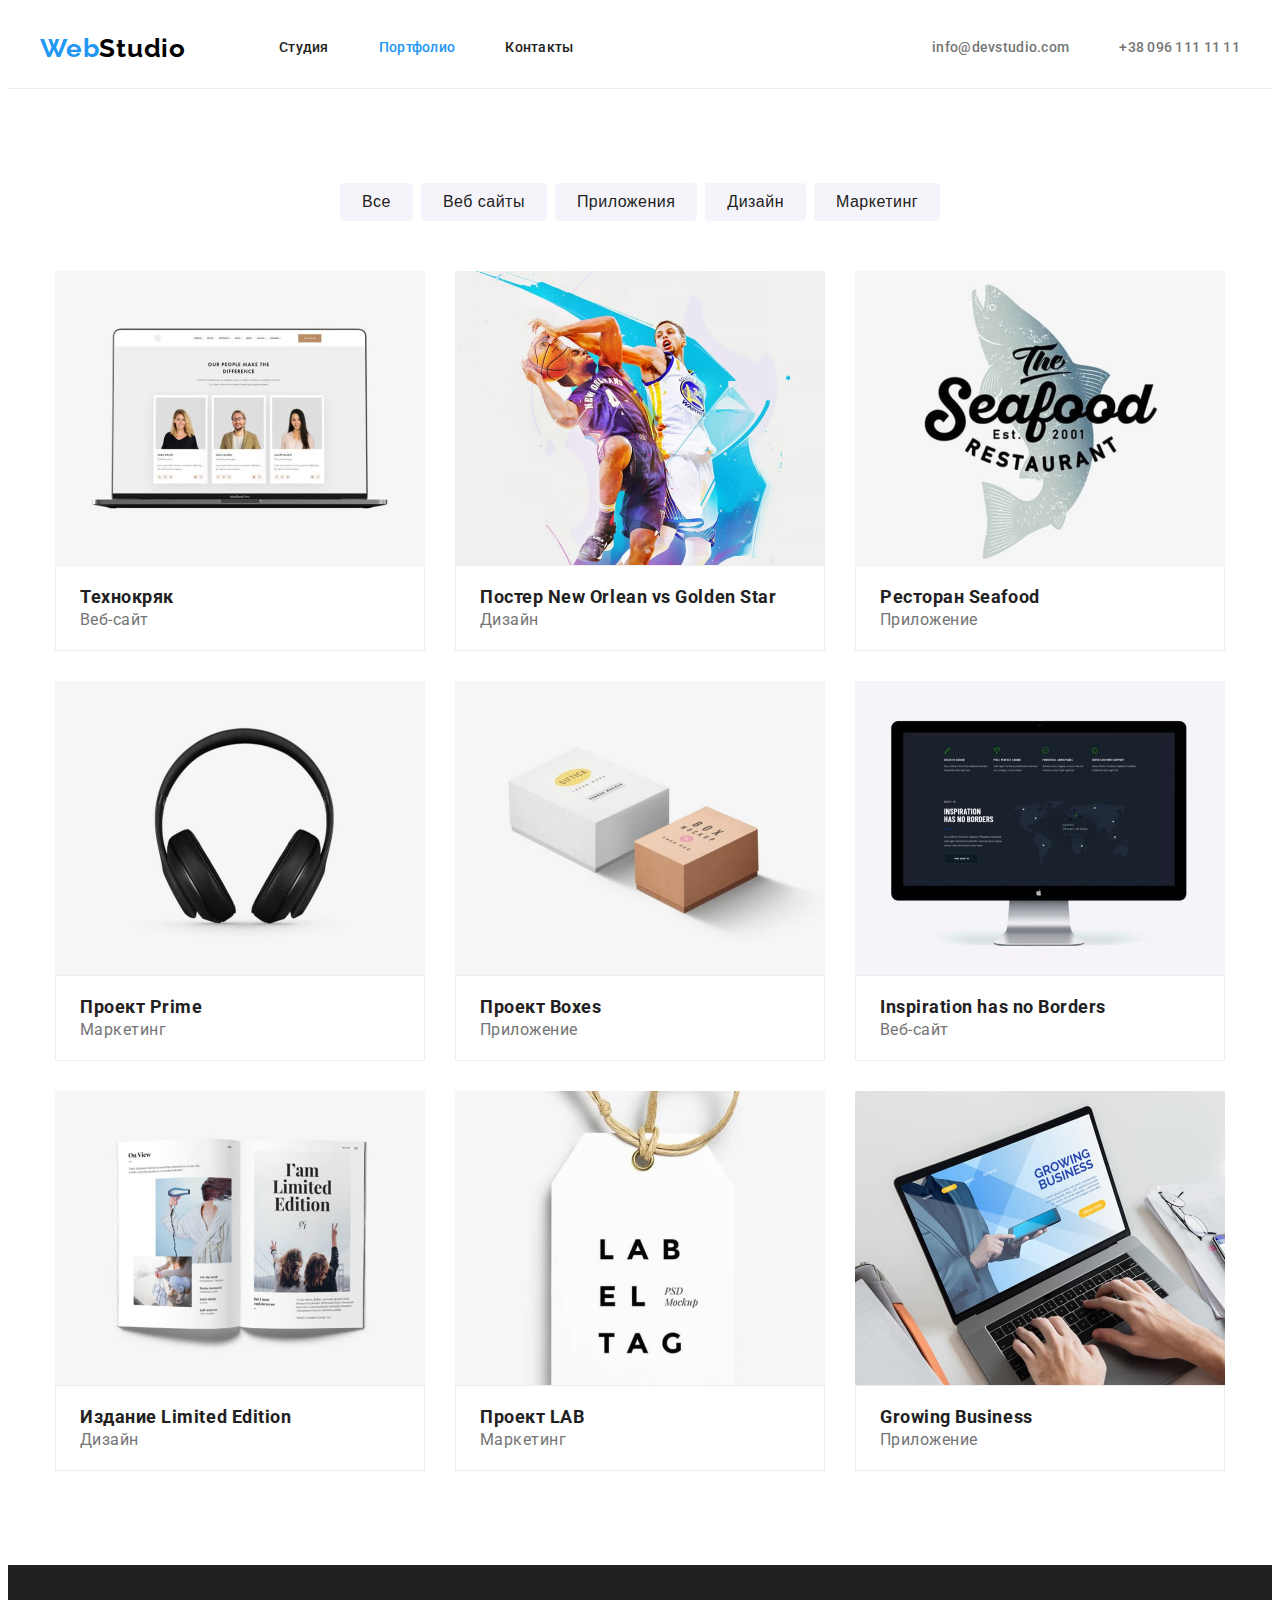
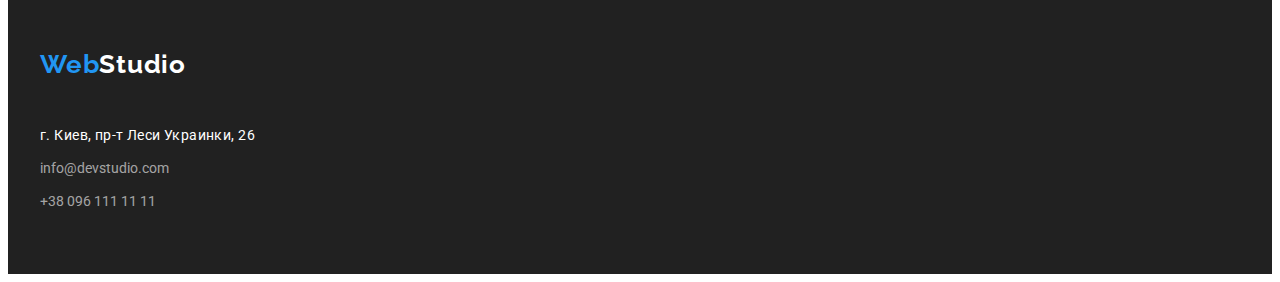
==== commit 07bce478: "Исправил замечания" ====
--- a/portfolio.html
+++ b/portfolio.html
@@ -26,7 +26,7 @@
               <a href="./portfolio.html" class="link nav-link current">Портфолио</a>
             </li>
             <li class="nav-item">
-              <a href="" class="link nav-link">Контакты</a>
+              <a href="#" class="link nav-link">Контакты</a>
             </li>
           </ul>
         </nav>
@@ -67,7 +67,7 @@
           </ul>
           <ul class="list portf-list">
             <li class="portf-item">
-              <a href="" class="link">
+              <a href="#" class="link">
                 <img src="./images/tekhnokr.jpg" alt="Пример веб-сайта" width="370" height="294" />
                 <div class="border">
                   <h2 class="portf-name">Технокряк</h2>
@@ -76,7 +76,7 @@
               </a>
             </li>
             <li class="portf-item">
-              <a href="" class="link"
+              <a href="#" class="link"
                 ><img src="./images/poster.jpg" alt="Пример дизайна" width="370" height="294" />
                 <div class="border">
                   <h2 class="portf-name">Постер <span lang="en">New Orlean vs Golden Star</span></h2>
@@ -85,7 +85,7 @@
               </a>
             </li>
             <li class="portf-item">
-              <a href="" class="link">
+              <a href="#" class="link">
                 <img src="./images/restaurant.jpg" alt="Пример приложения" width="370" height="294" />
                 <div class="border">
                   <h2 class="portf-name">Ресторан <span lang="en">Seafood</span></h2>
@@ -94,7 +94,7 @@
               </a>
             </li>
             <li class="portf-item">
-              <a href="" class="link">
+              <a href="#" class="link">
                 <img src="./images/prime.jpg" alt="Пример продукта" width="370" height="294" />
                 <div class="border">
                   <h2 class="portf-name">Проект <span lang="en">Prime</span></h2>
@@ -103,7 +103,7 @@
               </a>
             </li>
             <li class="portf-item">
-              <a href="" class="link">
+              <a href="#" class="link">
                 <img src="./images/boxes.jpg" alt="Пример приложения" width="370" height="294" />
                 <div class="border">
                   <h2 class="portf-name">Проект <span lang="en">Boxes</span></h2>
@@ -112,7 +112,7 @@
               </a>
             </li>
             <li class="portf-item">
-              <a href="" class="link">
+              <a href="#" class="link">
                 <img src="./images/inspiration.jpg" alt="Пример веб-сайта" width="370" height="294" />
                 <div class="border">
                   <h2 class="portf-name" lang="en">Inspiration has no Borders</h2>
@@ -121,7 +121,7 @@
               </a>
             </li>
             <li class="portf-item">
-              <a href="" class="link">
+              <a href="#" class="link">
                 <img src="./images/edition.jpg" alt="Пример дизайна" width="370" height="294" />
                 <div class="border">
                   <h2 class="portf-name">Издание <span lang="en">Limited Edition</span></h2>
@@ -130,7 +130,7 @@
               </a>
             </li>
             <li class="portf-item">
-              <a href="" class="link">
+              <a href="#" class="link">
                 <img src="./images/lab.jpg" alt="Пример продукта" width="370" height="294" />
                 <div class="border">
                   <h2 class="portf-name" lang="en">Проект <span>LAB</span></h2>
@@ -139,7 +139,7 @@
               </a>
             </li>
             <li class="portf-item">
-              <a href="" class="link">
+              <a href="#" class="link">
                 <img src="./images/gbusiness.jpg" alt="ППример приложения" width="370" height="294" />
                 <div class="border">
                   <h2 class="portf-name" lang="en">Growing Business</h2>
--- a/css/styles.css
+++ b/css/styles.css
@@ -79,12 +79,6 @@
   list-style: none;
 }
 
-.link:hover,
-.link:focus {
-  color: var(--accent-color);
-  outline: none;
-}
-
 .current {
   color: var(--accent-color);
 }
@@ -98,13 +92,12 @@
 
 .button:hover,
 .button:focus {
-  outline: none;
   background-color: var(--accent-color);
 }
 
-.item:not(:last-child) {
+/* .item:not(:last-child) {
   margin-right: 30px;
-}
+} */
 
 .container {
   margin: 0 auto;
@@ -123,12 +116,12 @@
 /* Header */
 
 .page-header {
+  border-bottom: 1px solid var(--header-border-color);
+}
+
+.logo {
   padding-top: 24px;
-  padding-bottom: 25px;
-  border-bottom: 1px solid var(--header-border-color);
-}
-
-.logo {
+  padding-bottom: 24px;
   font-family: var(--accent-font);
   font-weight: var(--head-weight);
   font-size: 26px;
@@ -171,8 +164,8 @@
 
 .nav-link,
 .header-contacts {
-  padding-top: 15px;
-  padding-bottom: 15px;
+  padding-top: 32px;
+  padding-bottom: 32px;
 }
 
 .nav-item {
@@ -198,12 +191,15 @@
   padding-bottom: 200px;
   background-color: var(--hero-background-color);
   /* background-color: rgba(47, 48, 58, 0.4);
-  background-image: url(/images/bground.jpg); */
+  background-image: url(/images/bground.jpg);
   max-width: 1600px;
-  background-size: cover;
+  background-size: cover; */
 }
 /* заголовок героя h1*/
 .hero-title {
+  margin: 0 auto 30px;
+  text-align: center;
+  width: 696px;
   font-weight: var(--hero-weight);
   font-size: var(--hero-size);
   line-height: 1.36;
@@ -212,11 +208,11 @@
   color: var(--secondary-title-color);
 }
 
-.hero-inner {
+/* .hero-inner {
   margin: 0 auto 30px;
   width: 696px;
   text-align: center;
-}
+} */
 /* кнопка героя */
 .hero-button {
   margin: 0 auto;
@@ -250,8 +246,10 @@
 }
 
 .advant-item {
-  width: 270px;
-  display: block;
+  min-width: 270px;
+  flex-basis: calc(100% / 4 - 30px);
+  margin-left: 30px;
+  /* outline: 2px solid yellow; */
 }
 
 /* текст преимущества p */
@@ -263,7 +261,8 @@
 
 .section-list {
   display: flex;
-  justify-content: space-between;
+  flex-wrap: wrap;
+  margin-left: -30px;
 }
 /* названия секций h2*/
 .title {
@@ -279,6 +278,13 @@
   padding-top: 0;
 }
 
+.branches-item {
+  min-width: 270px;
+  flex-basis: calc(100% / 3 - 30px);
+  margin-left: 30px;
+  /* outline: 2px solid yellow; */
+}
+
 /* Наша команда */
 .team-section {
   background-color: var(--secondary-background-color);
@@ -289,14 +295,23 @@
 }
 
 .team-item {
+  min-width: 270px;
+  flex-basis: calc(100% / 4 - 30px);
+  margin-left: 30px;
+  /* outline: 2px solid yellow; */
   box-shadow: 0px 1px 3px rgba(0, 0, 0, 0.12), 0px 1px 1px rgba(0, 0, 0, 0.14), 0px 2px 1px rgba(0, 0, 0, 0.2);
   border-radius: 0px 0px 4px 4px;
   background-color: var(--primary-background-color);
 }
 
 /* имя фамилия h2 */
+.team-info {
+  padding-top: 30px;
+  padding-bottom: 30px;
+  /* outline: 1px solid red; */
+}
+
 .team-name {
-  margin-top: 30px;
   margin-bottom: 10px;
   font-weight: var(--secondary-weight);
   font-size: var(--note-size);
@@ -308,7 +323,6 @@
 
 /* должности p */
 .team-descr {
-  padding-bottom: 30px;
   font-size: var(--note-size);
   line-height: 1.18;
   letter-spacing: 0.03em;
@@ -318,6 +332,8 @@
 
 /* Footer */
 .footer {
+  padding-top: 60px;
+  padding-bottom: 60px;
   background-color: var(--title-color);
 }
 
@@ -343,11 +359,6 @@
 .footer-contacts {
   line-height: 1.71;
   color: var(--footer-address-color);
-}
-
-.footer-container {
-  padding-top: 60px;
-  padding-bottom: 60px;
 }
 
 /* ПОРТФОЛИО */
@@ -359,7 +370,7 @@
   text-align: center;
   letter-spacing: 0.03em;
   color: var(--title-color);
-  box-shadow: 0px 3px 1px rgba(0, 0, 0, 0.1), 0px 1px 2px rgba(0, 0, 0, 0.08), 0px 2px 2px rgba(0, 0, 0, 0.12);
+  /* box-shadow: 0px 3px 1px rgba(0, 0, 0, 0.1), 0px 1px 2px rgba(0, 0, 0, 0.08), 0px 2px 2px rgba(0, 0, 0, 0.12); */
   background-color: var(--secondary-background-color);
 }
 
@@ -426,5 +437,6 @@
   padding-top: 20px;
   padding-bottom: 20px;
   padding-left: 24px;
+  padding-right: 24px;
   border: 1px solid var(--portf-border-color);
 }
